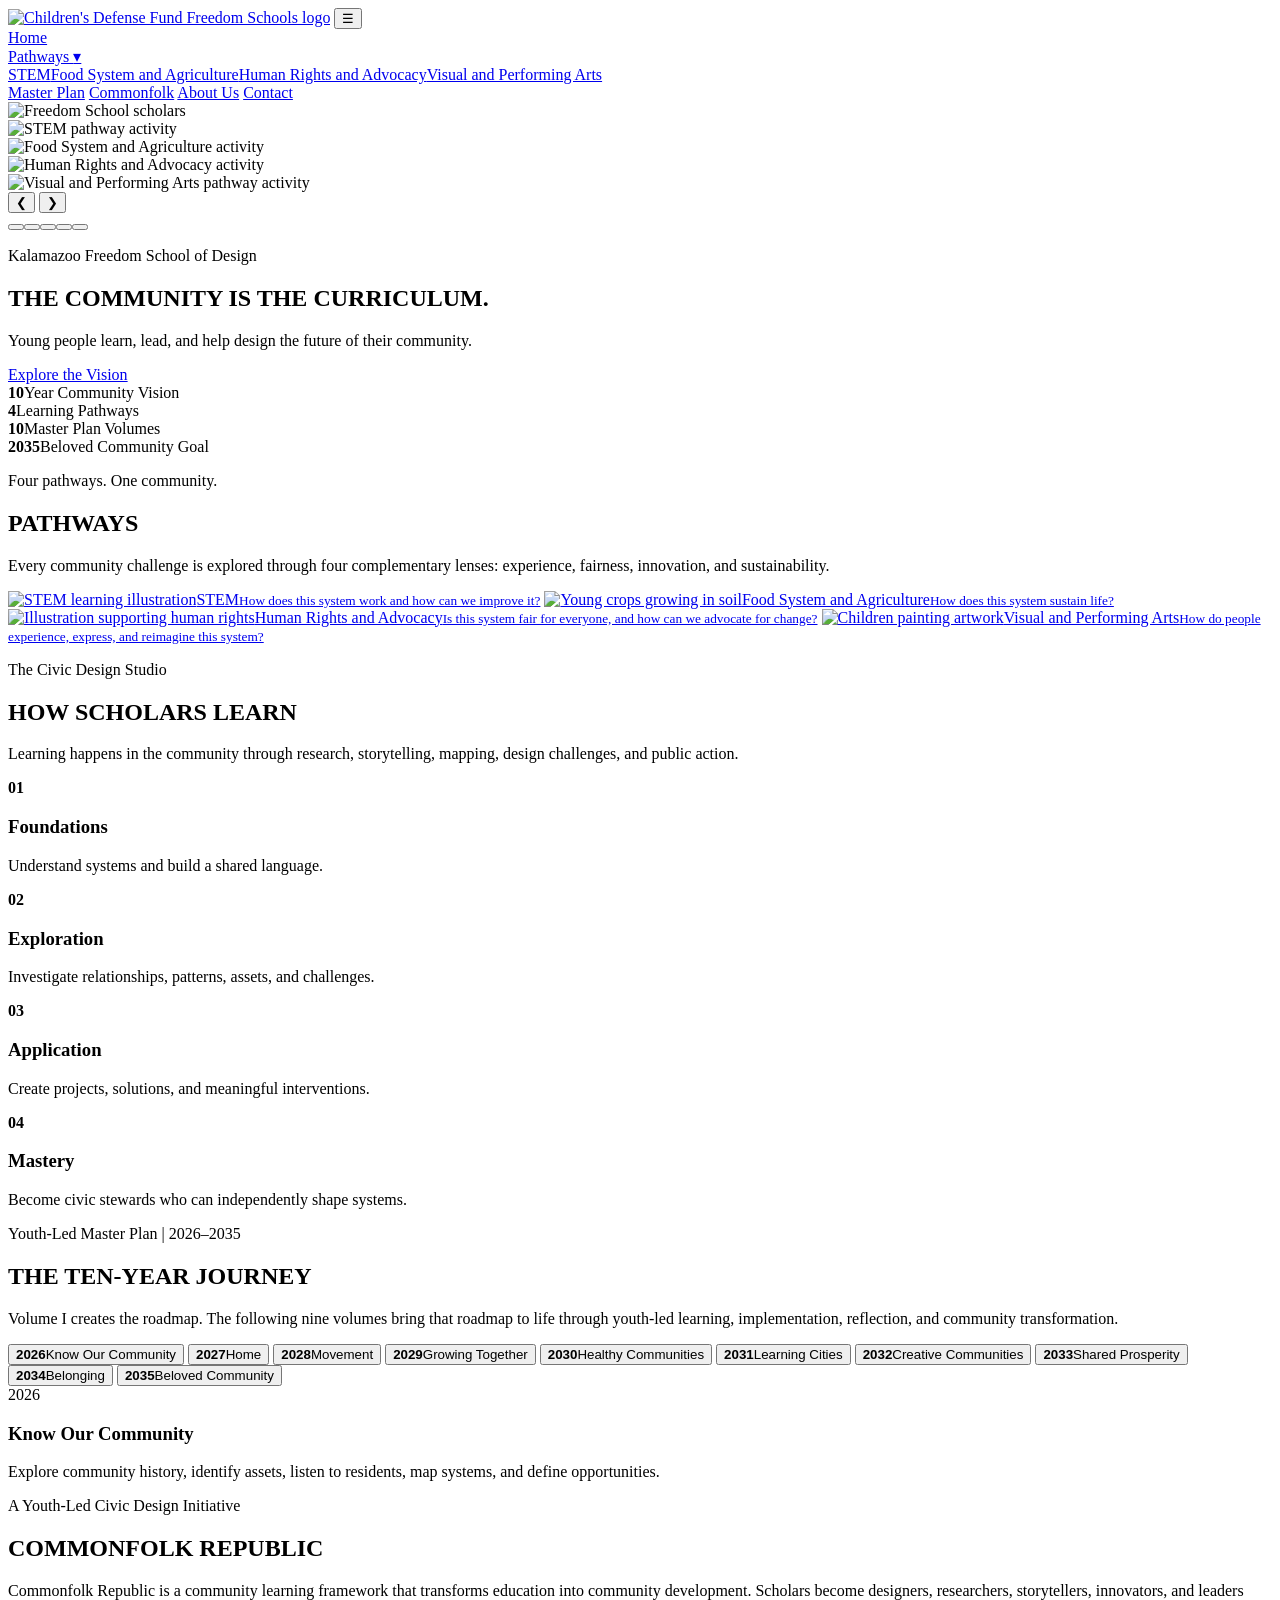
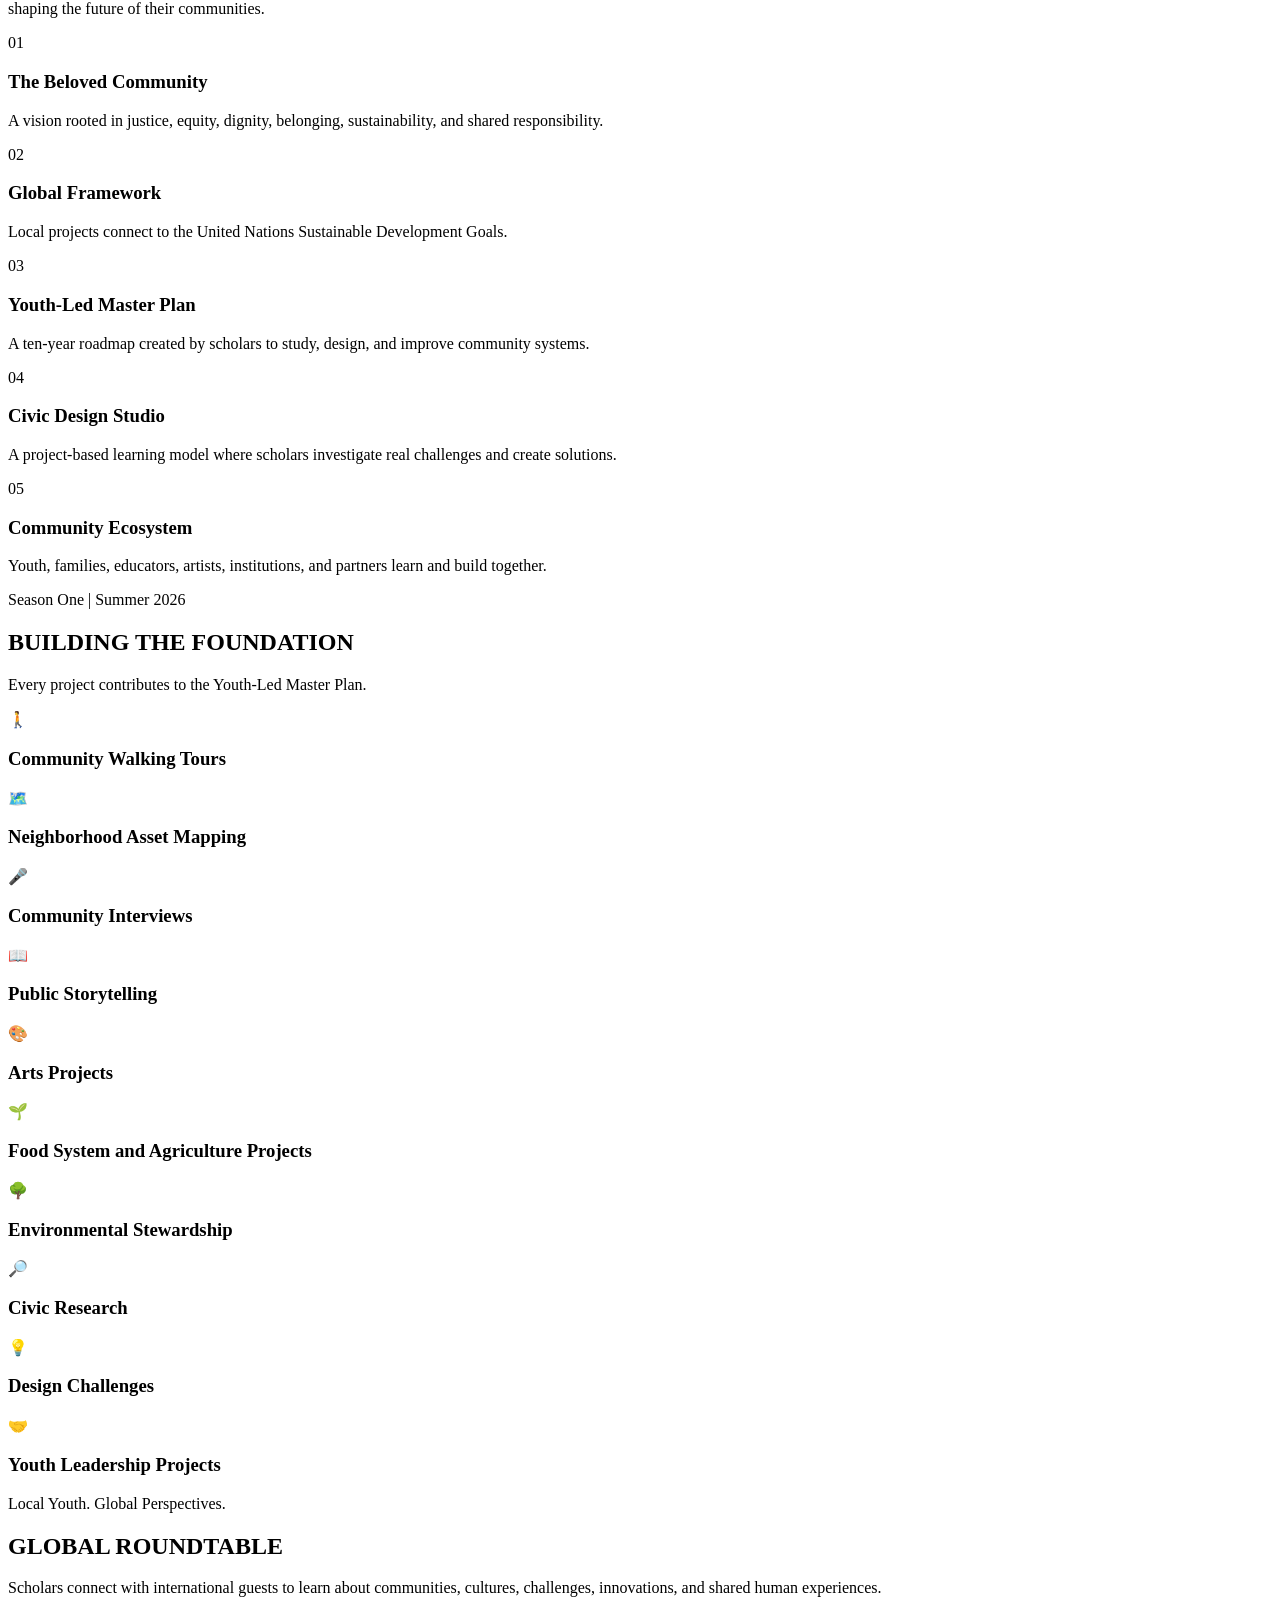
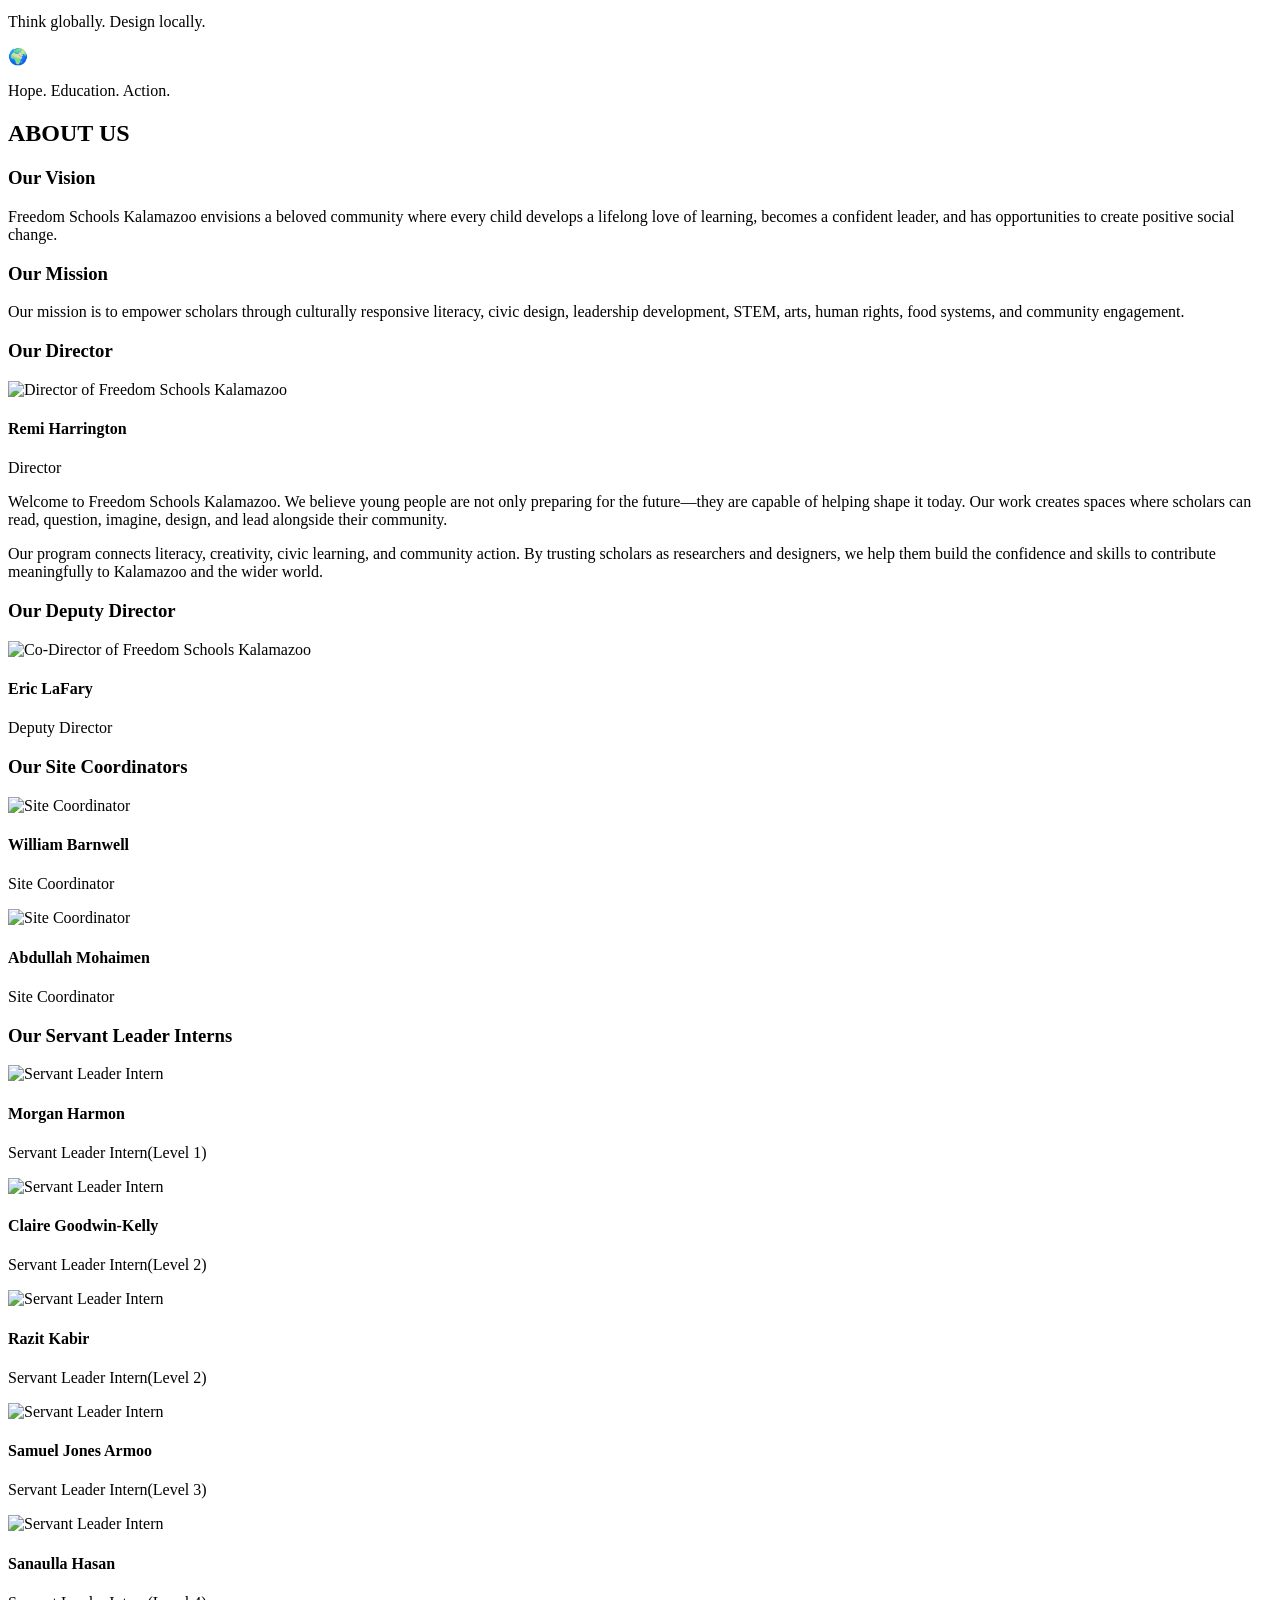
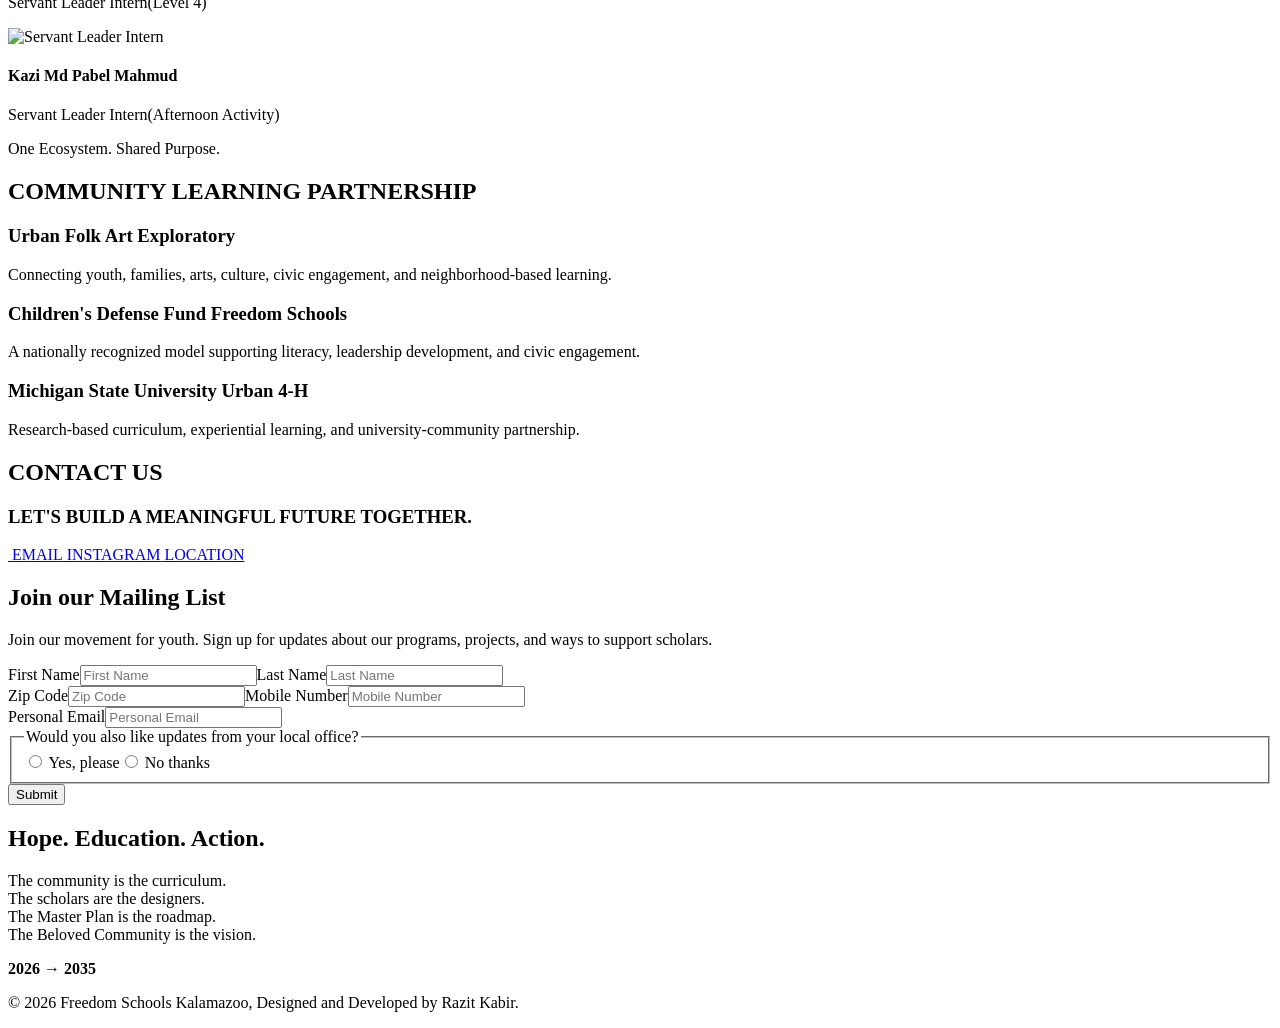
==== index.html @ 7d605ae9 "Add files via upload" ====
<!DOCTYPE html>

<html lang="en">
<head>
<meta charset="utf-8"/>
<meta content="width=device-width, initial-scale=1.0" name="viewport"/>
<meta content="Freedom Schools Kalamazoo and Commonfolk Republic youth-led civic design initiative." name="description"/>
<title>Freedom Schools Kalamazoo</title>
<link href="css/style.css" rel="stylesheet"/>
</head>
<body data-page="home">
<header class="site-header">
<a aria-label="Freedom Schools home" class="brand" href="#home"><img alt="Children's Defense Fund Freedom Schools logo" src="assets/images/logo.png"/></a>
<button aria-expanded="false" aria-label="Open menu" class="menu-toggle">☰</button>
<nav aria-label="Main navigation" class="nav">
<a class="nav-link active" data-section="home" href="#home">Home</a>
<div class="nav-item dropdown">
<a class="nav-link" data-section="pathways" href="#pathways">Pathways <span>▾</span></a>
<div class="dropdown-menu">
<a href="stem.html">STEM</a><a href="food-systems.html">Food System and Agriculture</a><a href="human-rights.html">Human Rights and Advocacy</a><a href="arts.html">Visual and Performing Arts</a>
</div>
</div>
<a class="nav-link" data-section="master-plan" href="#master-plan">Master Plan</a>
<a class="nav-link" data-section="commonfolk" href="#commonfolk">Commonfolk</a>
<a class="nav-link" data-section="about" href="#about">About Us</a>
<a class="nav-link" data-section="contact" href="#contact">Contact</a>
</nav>
</header>
<main>
<section aria-label="Freedom School highlights" class="hero home-slider section-observe" id="home">
<div class="slides">
<div class="slide active"><img alt="Freedom School scholars" src="assets/images/home-slide-1.jpeg"/></div>
<div class="slide"><img alt="STEM pathway activity" src="assets/images/home-slide-2.jpeg"/></div>
<div class="slide"><img alt="Food System and Agriculture activity" src="assets/images/home-slide-3.jpeg"/></div>
<div class="slide"><img alt="Human Rights and Advocacy activity" src="assets/images/home-slide-4.jpeg"/></div>
<div class="slide"><img alt="Visual and Performing Arts pathway activity" src="assets/images/home-slide-5.jpeg"/></div>
</div>
<button aria-label="Show previous image" class="slider-arrow slider-prev" type="button">❮</button>
<button aria-label="Show next image" class="slider-arrow slider-next" type="button">❯</button>
<div aria-label="Choose slideshow image" class="slider-dots">
<button aria-label="Show image 1" class="slider-dot active" type="button"></button><button aria-label="Show image 2" class="slider-dot" type="button"></button><button aria-label="Show image 3" class="slider-dot" type="button"></button><button aria-label="Show image 4" class="slider-dot" type="button"></button><button aria-label="Show image 5" class="slider-dot" type="button"></button>
</div>
<div class="hero-copy"><p class="eyebrow">Kalamazoo Freedom School of Design</p><h1>THE COMMUNITY IS THE CURRICULUM.</h1><p>Young people learn, lead, and help design the future of their community.</p><a class="hero-cta" href="#commonfolk">Explore the Vision</a></div>
</section>
<section aria-label="Program highlights" class="stats">
<div><strong>10</strong><span>Year Community Vision</span></div><div><strong>4</strong><span>Learning Pathways</span></div><div><strong>10</strong><span>Master Plan Volumes</span></div><div><strong>2035</strong><span>Beloved Community Goal</span></div>
</section>
<section class="content-section section-observe" id="pathways">
<div class="section-intro"><p class="eyebrow">Four pathways. One community.</p><h2>PATHWAYS</h2><p>Every community challenge is explored through four complementary lenses: experience, fairness, innovation, and sustainability.</p></div>
<div class="pathway-grid">
<a class="pathway-card" href="stem.html"><img alt="STEM learning illustration" src="assets/images/stem-pathway.jpeg"/><span>STEM<small>How does this system work and how can we improve it?</small></span></a>
<a class="pathway-card" href="food-systems.html"><img alt="Young crops growing in soil" src="assets/images/agriculture-pathway.jpg"/><span>Food System and Agriculture<small>How does this system sustain life?</small></span></a>
<a class="pathway-card" href="human-rights.html"><img alt="Illustration supporting human rights" src="assets/images/human-rights-pathway.jpg"/><span>Human Rights and Advocacy<small>Is this system fair for everyone, and how can we advocate for change?</small></span></a>
<a class="pathway-card" href="arts.html"><img alt="Children painting artwork" src="assets/images/arts-pathway.png"/><span>Visual and Performing Arts<small>How do people experience, express, and reimagine this system?</small></span></a>
</div>
</section>
<section class="band-section learning-section" id="learning">
<div class="content-section">
<div class="section-intro light"><p class="eyebrow">The Civic Design Studio</p><h2>HOW SCHOLARS LEARN</h2><p>Learning happens in the community through research, storytelling, mapping, design challenges, and public action.</p></div>
<div class="learning-steps">
<article><b>01</b><h3>Foundations</h3><p>Understand systems and build a shared language.</p></article>
<article><b>02</b><h3>Exploration</h3><p>Investigate relationships, patterns, assets, and challenges.</p></article>
<article><b>03</b><h3>Application</h3><p>Create projects, solutions, and meaningful interventions.</p></article>
<article><b>04</b><h3>Mastery</h3><p>Become civic stewards who can independently shape systems.</p></article>
</div>
</div>
</section>
<section class="content-section section-observe" id="master-plan">
<div class="section-intro"><p class="eyebrow">Youth-Led Master Plan | 2026–2035</p><h2>THE TEN-YEAR JOURNEY</h2><p>Volume I creates the roadmap. The following nine volumes bring that roadmap to life through youth-led learning, implementation, reflection, and community transformation.</p></div>
<div class="timeline" role="list">
<button class="timeline-item active" data-copy="Explore community history, identify assets, listen to residents, map systems, and define opportunities." data-title="Know Our Community" data-year="2026"><strong>2026</strong><span>Know Our Community</span></button>
<button class="timeline-item" data-copy="Explore housing, land, neighborhood identity, public spaces, and place." data-title="Home" data-year="2027"><strong>2027</strong><span>Home</span></button>
<button class="timeline-item" data-copy="Study transportation, mobility, accessibility, infrastructure, and connection." data-title="Movement" data-year="2028"><strong>2028</strong><span>Movement</span></button>
<button class="timeline-item" data-copy="Investigate food, water, agriculture, ecology, and sustainability." data-title="Growing Together" data-year="2029"><strong>2029</strong><span>Growing Together</span></button>
<button class="timeline-item" data-copy="Explore health, wellness, prevention, safety, and community care." data-title="Healthy Communities" data-year="2030"><strong>2030</strong><span>Healthy Communities</span></button>
<button class="timeline-item" data-copy="Study education, lifelong learning, technology, innovation, and knowledge systems." data-title="Learning Cities" data-year="2031"><strong>2031</strong><span>Learning Cities</span></button>
<button class="timeline-item" data-copy="Celebrate culture, arts, storytelling, heritage, identity, and public imagination." data-title="Creative Communities" data-year="2032"><strong>2032</strong><span>Creative Communities</span></button>
<button class="timeline-item" data-copy="Explore entrepreneurship, workforce, local economies, opportunity, and economic mobility." data-title="Shared Prosperity" data-year="2033"><strong>2033</strong><span>Shared Prosperity</span></button>
<button class="timeline-item" data-copy="Study governance, justice, civic participation, leadership, and community decision-making." data-title="Belonging" data-year="2034"><strong>2034</strong><span>Belonging</span></button>
<button class="timeline-item" data-copy="Reflect, evaluate, celebrate, and continue a decade of youth-led civic design." data-title="The Beloved Community" data-year="2035"><strong>2035</strong><span>Beloved Community</span></button>
</div>
<div aria-live="polite" class="timeline-detail"><span id="timeline-year">2026</span><div><h3 id="timeline-title">Know Our Community</h3><p id="timeline-copy">Explore community history, identify assets, listen to residents, map systems, and define opportunities.</p></div></div>
</section>
<section class="commonfolk-section section-observe" id="commonfolk">
<div class="content-section">
<div class="commonfolk-hero"><p class="eyebrow">A Youth-Led Civic Design Initiative</p><h2>COMMONFOLK REPUBLIC</h2><p>Commonfolk Republic is a community learning framework that transforms education into community development. Scholars become designers, researchers, storytellers, innovators, and leaders shaping the future of their communities.</p></div>
<div class="framework-grid">
<article><span>01</span><h3>The Beloved Community</h3><p>A vision rooted in justice, equity, dignity, belonging, sustainability, and shared responsibility.</p></article>
<article><span>02</span><h3>Global Framework</h3><p>Local projects connect to the United Nations Sustainable Development Goals.</p></article>
<article><span>03</span><h3>Youth-Led Master Plan</h3><p>A ten-year roadmap created by scholars to study, design, and improve community systems.</p></article>
<article><span>04</span><h3>Civic Design Studio</h3><p>A project-based learning model where scholars investigate real challenges and create solutions.</p></article>
<article><span>05</span><h3>Community Ecosystem</h3><p>Youth, families, educators, artists, institutions, and partners learn and build together.</p></article>
</div>
</div>
</section>
<section class="content-section projects-section" id="projects">
<div class="section-intro"><p class="eyebrow">Season One | Summer 2026</p><h2>BUILDING THE FOUNDATION</h2><p>Every project contributes to the Youth-Led Master Plan.</p></div>
<div class="project-grid">
<article><span>🚶</span><h3>Community Walking Tours</h3></article><article><span>🗺️</span><h3>Neighborhood Asset Mapping</h3></article><article><span>🎤</span><h3>Community Interviews</h3></article><article><span>📖</span><h3>Public Storytelling</h3></article><article><span>🎨</span><h3>Arts Projects</h3></article><article><span>🌱</span><h3>Food System and Agriculture Projects</h3></article><article><span>🌳</span><h3>Environmental Stewardship</h3></article><article><span>🔎</span><h3>Civic Research</h3></article><article><span>💡</span><h3>Design Challenges</h3></article><article><span>🤝</span><h3>Youth Leadership Projects</h3></article>
</div>
</section>
<section class="band-section global-section" id="global">
<div class="content-section global-layout"><div><p class="eyebrow">Local Youth. Global Perspectives.</p><h2>GLOBAL ROUNDTABLE</h2><p>Scholars connect with international guests to learn about communities, cultures, challenges, innovations, and shared human experiences.</p><p class="global-tagline">Think globally. Design locally.</p></div><div aria-hidden="true" class="globe-mark">🌍</div></div>
</section>
<section class="content-section about section-observe" id="about">
<div class="section-intro"><p class="eyebrow">Hope. Education. Action.</p><h2>ABOUT US</h2></div>
<section class="vision-mission"><div class="vm-card"><h3>Our Vision</h3><p>Freedom Schools Kalamazoo envisions a beloved community where every child develops a lifelong love of learning, becomes a confident leader, and has opportunities to create positive social change.</p></div><div class="vm-card"><h3>Our Mission</h3><p>Our mission is to empower scholars through culturally responsive literacy, civic design, leadership development, STEM, arts, human rights, food systems, and community engagement.</p></div></section>
<article class="leader-profile director-profile"><div class="leader-photo-card"><h3>Our Director</h3><img alt="Director of Freedom Schools Kalamazoo" src="assets/images/director.webp"/><h4>Remi Harrington</h4><span>Director</span></div><div class="leader-message"><p>Welcome to Freedom Schools Kalamazoo. We believe young people are not only preparing for the future—they are capable of helping shape it today. Our work creates spaces where scholars can read, question, imagine, design, and lead alongside their community.</p></div></article>
<article class="leader-profile co-director-profile"><div class="leader-message"><p>Our program connects literacy, creativity, civic learning, and community action. By trusting scholars as researchers and designers, we help them build the confidence and skills to contribute meaningfully to Kalamazoo and the wider world.</p></div><div class="leader-photo-card"><h3>Our Deputy Director</h3><img alt="Co-Director of Freedom Schools Kalamazoo" src="assets/images/co-director.jpeg"/><h4>Eric LaFary</h4><span>Deputy Director</span></div></article>
<h3 class="center-title">Our Site Coordinators</h3><div class="team-grid coordinators-grid"><article class="team-card"><img alt="Site Coordinator" src="assets/images/site-coordinator-1.jpeg"/><h4>William Barnwell</h4><p>Site Coordinator</p></article><article class="team-card"><img alt="Site Coordinator" src="assets/images/site-coordinator-2.jpeg"/><h4>Abdullah Mohaimen</h4><p>Site Coordinator</p></article></div>
<h3 class="center-title">Our Servant Leader Interns</h3><div class="team-grid sli-grid"><article class="team-card"><img alt="Servant Leader Intern" src="assets/images/sli-1.jpeg"/><h4>Morgan Harmon</h4><p>Servant Leader Intern(Level 1)</p></article><article class="team-card"><img alt="Servant Leader Intern" src="assets/images/sli-2.jpeg"/><h4>Claire Goodwin-Kelly</h4><p>Servant Leader Intern(Level 2)</p></article><article class="team-card"><img alt="Servant Leader Intern" src="assets/images/sli-3.jpeg"/><h4>Razit Kabir</h4><p>Servant Leader Intern(Level 2)</p></article><article class="team-card"><img alt="Servant Leader Intern" src="assets/images/sli-4.jpeg"/><h4>Samuel Jones Armoo</h4><p>Servant Leader Intern(Level 3)</p></article><article class="team-card"><img alt="Servant Leader Intern" src="assets/images/sli-5.jpeg"/><h4>Sanaulla Hasan</h4><p>Servant Leader Intern(Level 4)</p></article><article class="team-card"><img alt="Servant Leader Intern" src="assets/images/sli-6.jpeg"/><h4>Kazi Md Pabel Mahmud</h4><p>Servant Leader Intern(Afternoon Activity)</p></article></div>
</section>
<section class="partners-section" id="partners"><div class="content-section"><div class="section-intro light"><p class="eyebrow">One Ecosystem. Shared Purpose.</p><h2>COMMUNITY LEARNING PARTNERSHIP</h2></div><div class="partner-grid"><article><h3>Urban Folk Art Exploratory</h3><p>Connecting youth, families, arts, culture, civic engagement, and neighborhood-based learning.</p></article><article><h3>Children's Defense Fund Freedom Schools</h3><p>A nationally recognized model supporting literacy, leadership development, and civic engagement.</p></article><article><h3>Michigan State University Urban 4-H</h3><p>Research-based curriculum, experiential learning, and university-community partnership.</p></article></div></div></section>
<section class="content-section contact section-observe" id="contact"><h2>CONTACT US</h2><div class="contact-card"><h3>LET'S BUILD A MEANINGFUL FUTURE TOGETHER.</h3><div class="contact-buttons"><a class="contact-btn email" href="mailto:example@example.com"><img alt="" src="assets/images/communication.png"/> EMAIL</a><a class="contact-btn instagram" href="https://www.instagram.com/" rel="noopener" target="_blank"><img alt="" src="assets/images/instagram.png"/> INSTAGRAM</a><a class="contact-btn location" href="https://www.google.com/maps/search/Kalamazoo+Freedom+School" rel="noopener" target="_blank"><img alt="" src="assets/images/map.png"/> LOCATION</a></div></div></section>
<section class="content-section mailing-list" id="mailing-list"><div class="mailing-card"><h2>Join our Mailing List</h2><p>Join our movement for youth. Sign up for updates about our programs, projects, and ways to support scholars.</p><form action="#" class="mailing-form" id="mailing-form" method="post"><div class="form-row"><label class="sr-only" for="first-name">First Name</label><input id="first-name" name="first_name" placeholder="First Name" required="" type="text"/><label class="sr-only" for="last-name">Last Name</label><input id="last-name" name="last_name" placeholder="Last Name" required="" type="text"/></div><div class="form-row"><label class="sr-only" for="zip-code">Zip Code</label><input id="zip-code" name="zip_code" placeholder="Zip Code" required="" type="text"/><label class="sr-only" for="mobile-number">Mobile Number</label><input id="mobile-number" name="mobile_number" placeholder="Mobile Number" type="tel"/></div><label class="sr-only" for="personal-email">Personal Email</label><input id="personal-email" name="email" placeholder="Personal Email" required="" type="email"/><fieldset><legend>Would you also like updates from your local office?</legend><label><input name="local_updates" required="" type="radio" value="Yes"/> Yes, please</label><label><input name="local_updates" type="radio" value="No"/> No thanks</label></fieldset><button type="submit">Submit</button><p aria-live="polite" class="form-status" id="form-status"></p></form></div></section>
</main>
<footer class="site-footer"><div><h2>Hope. Education. Action.</h2><p>The community is the curriculum.<br/>The scholars are the designers.<br/>The Master Plan is the roadmap.<br/>The Beloved Community is the vision.</p><strong>2026 → 2035</strong></div><p class="copyright">© 2026 Freedom Schools Kalamazoo, Designed and Developed by Razit Kabir.</p></footer>
<script src="js/main.js"></script>
</body>
</html>
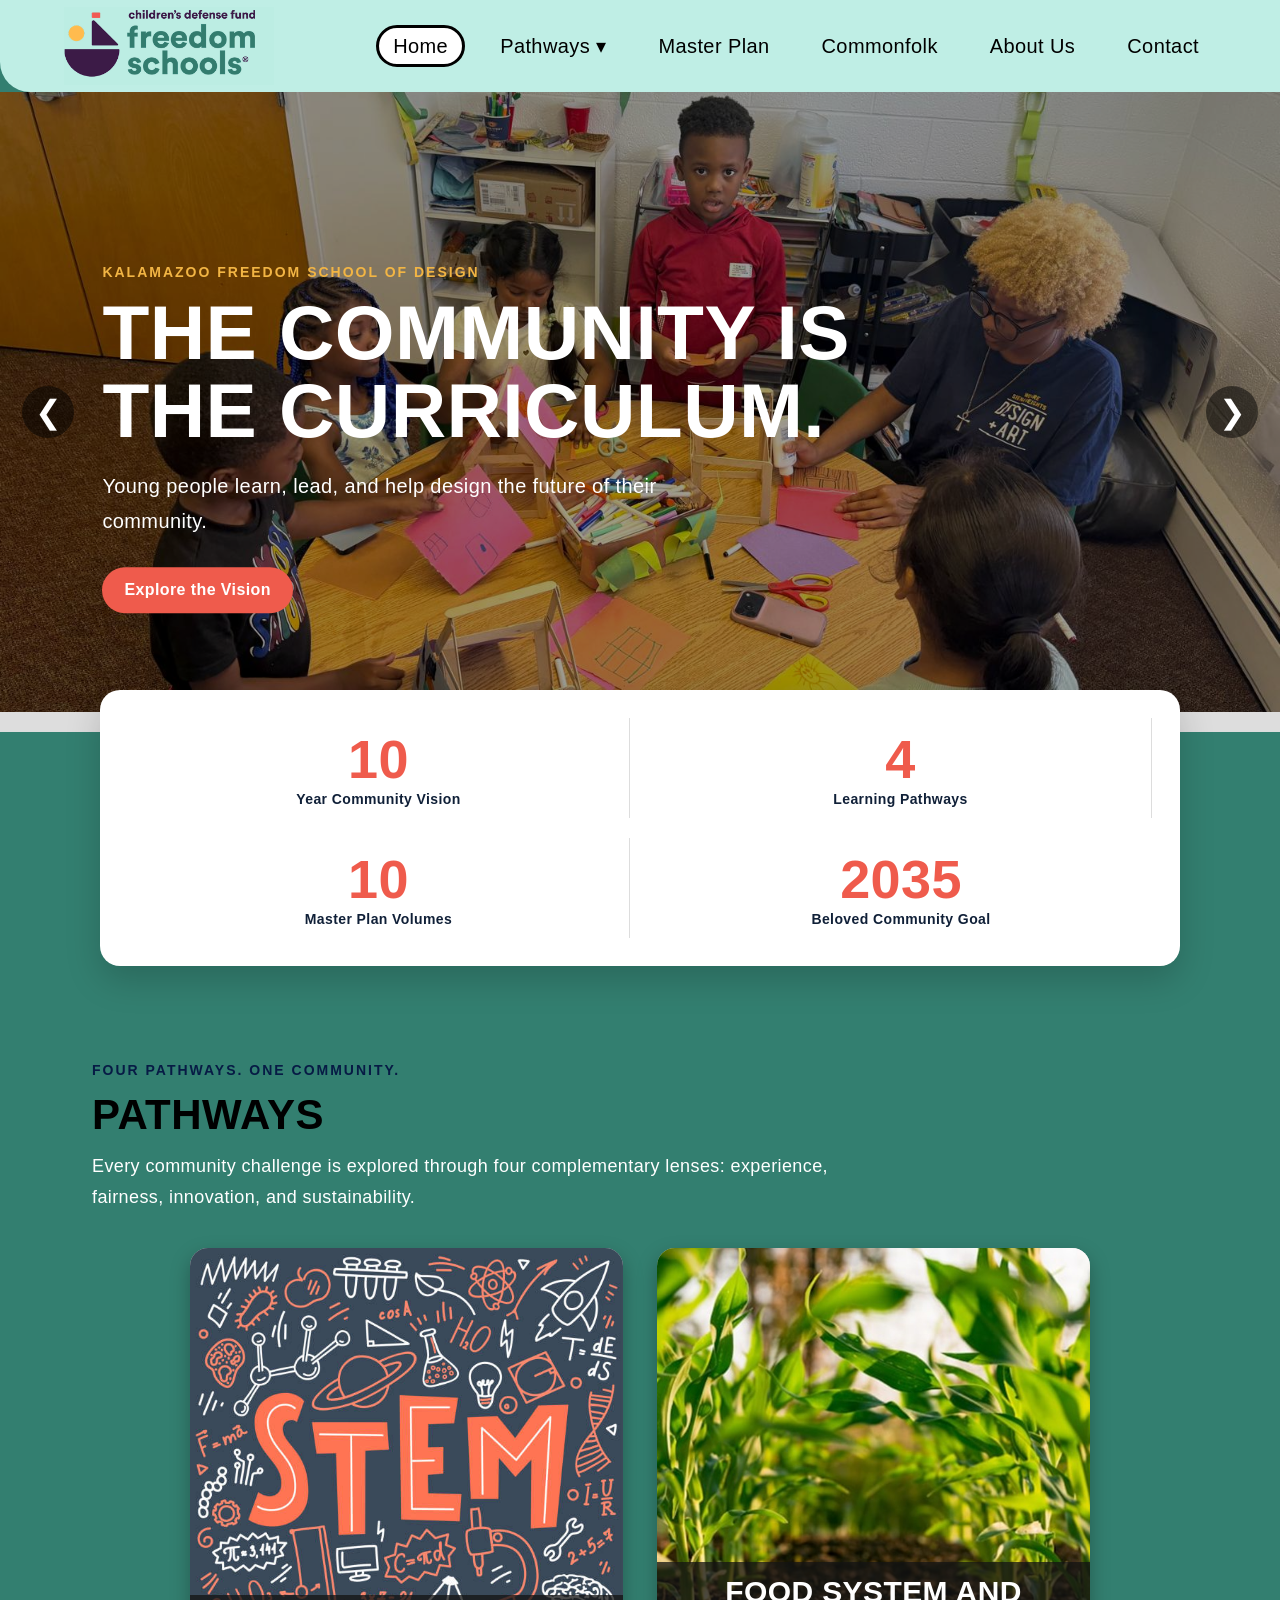
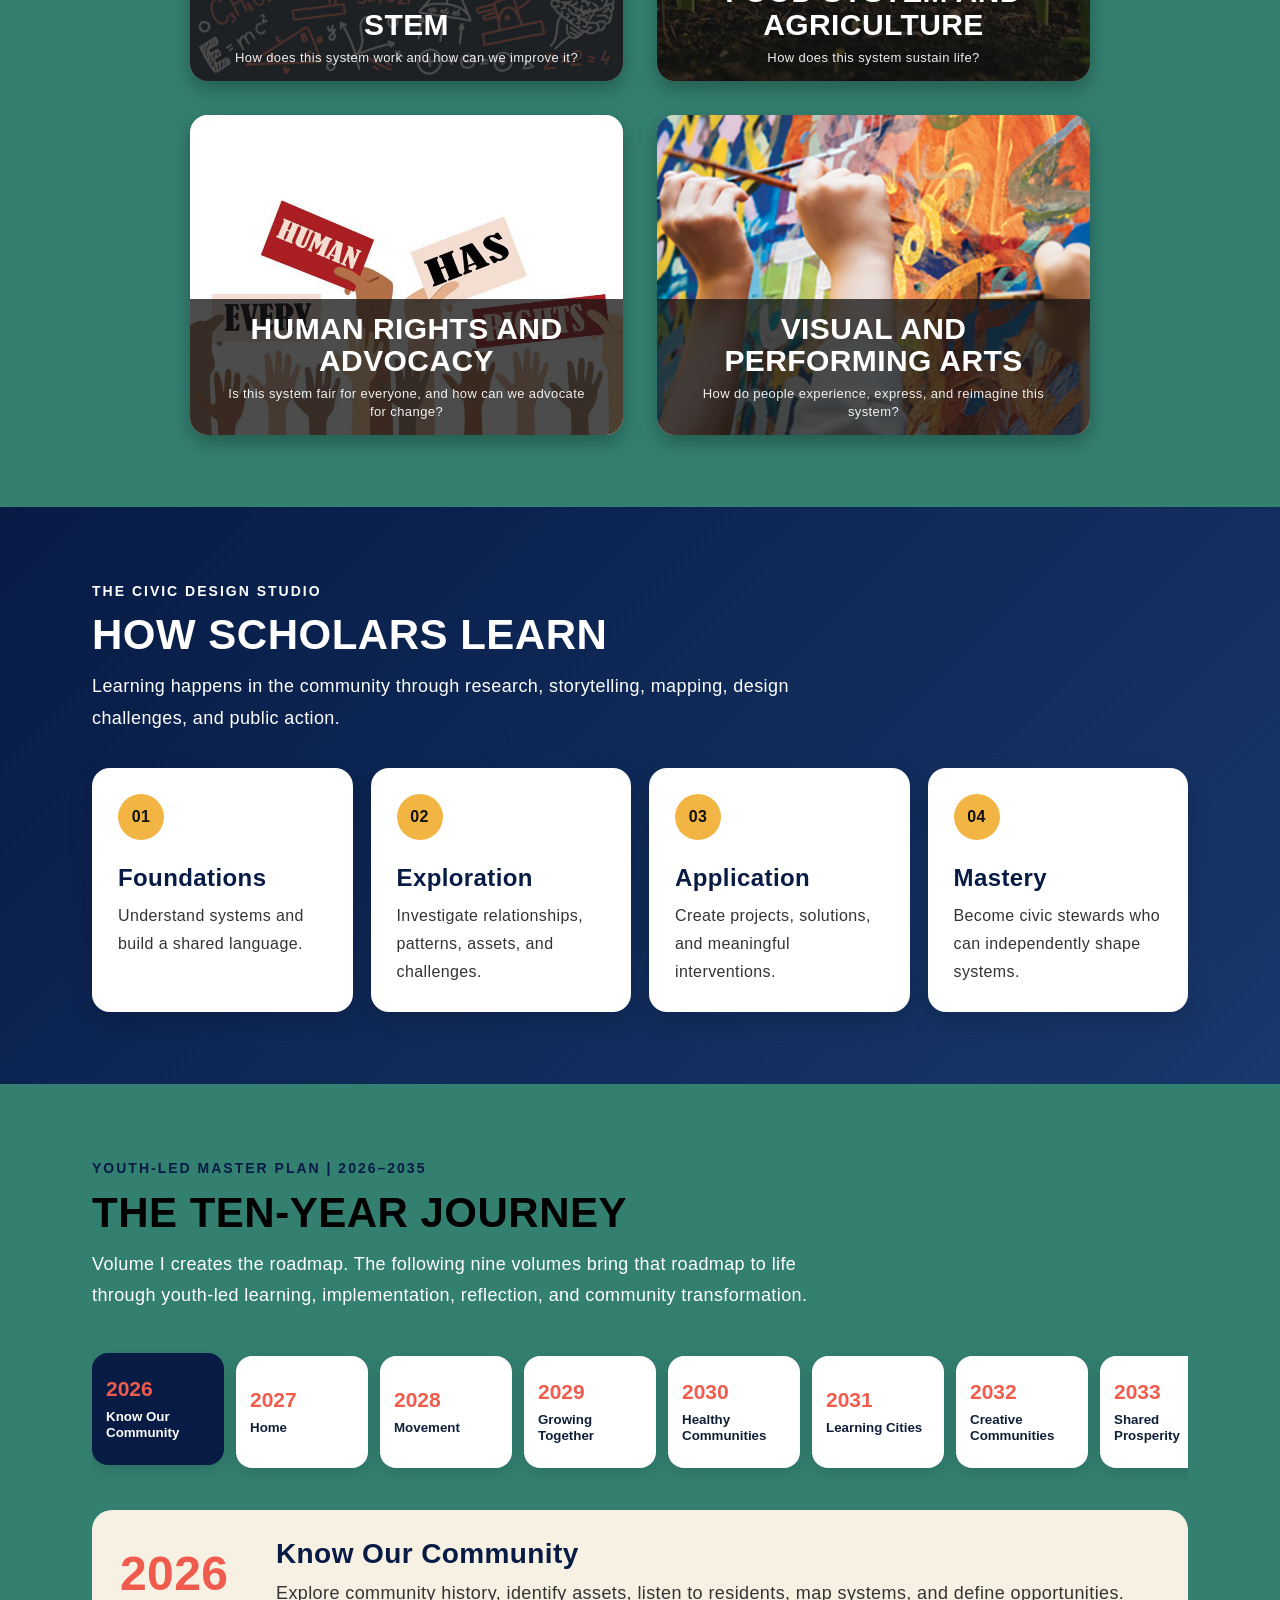
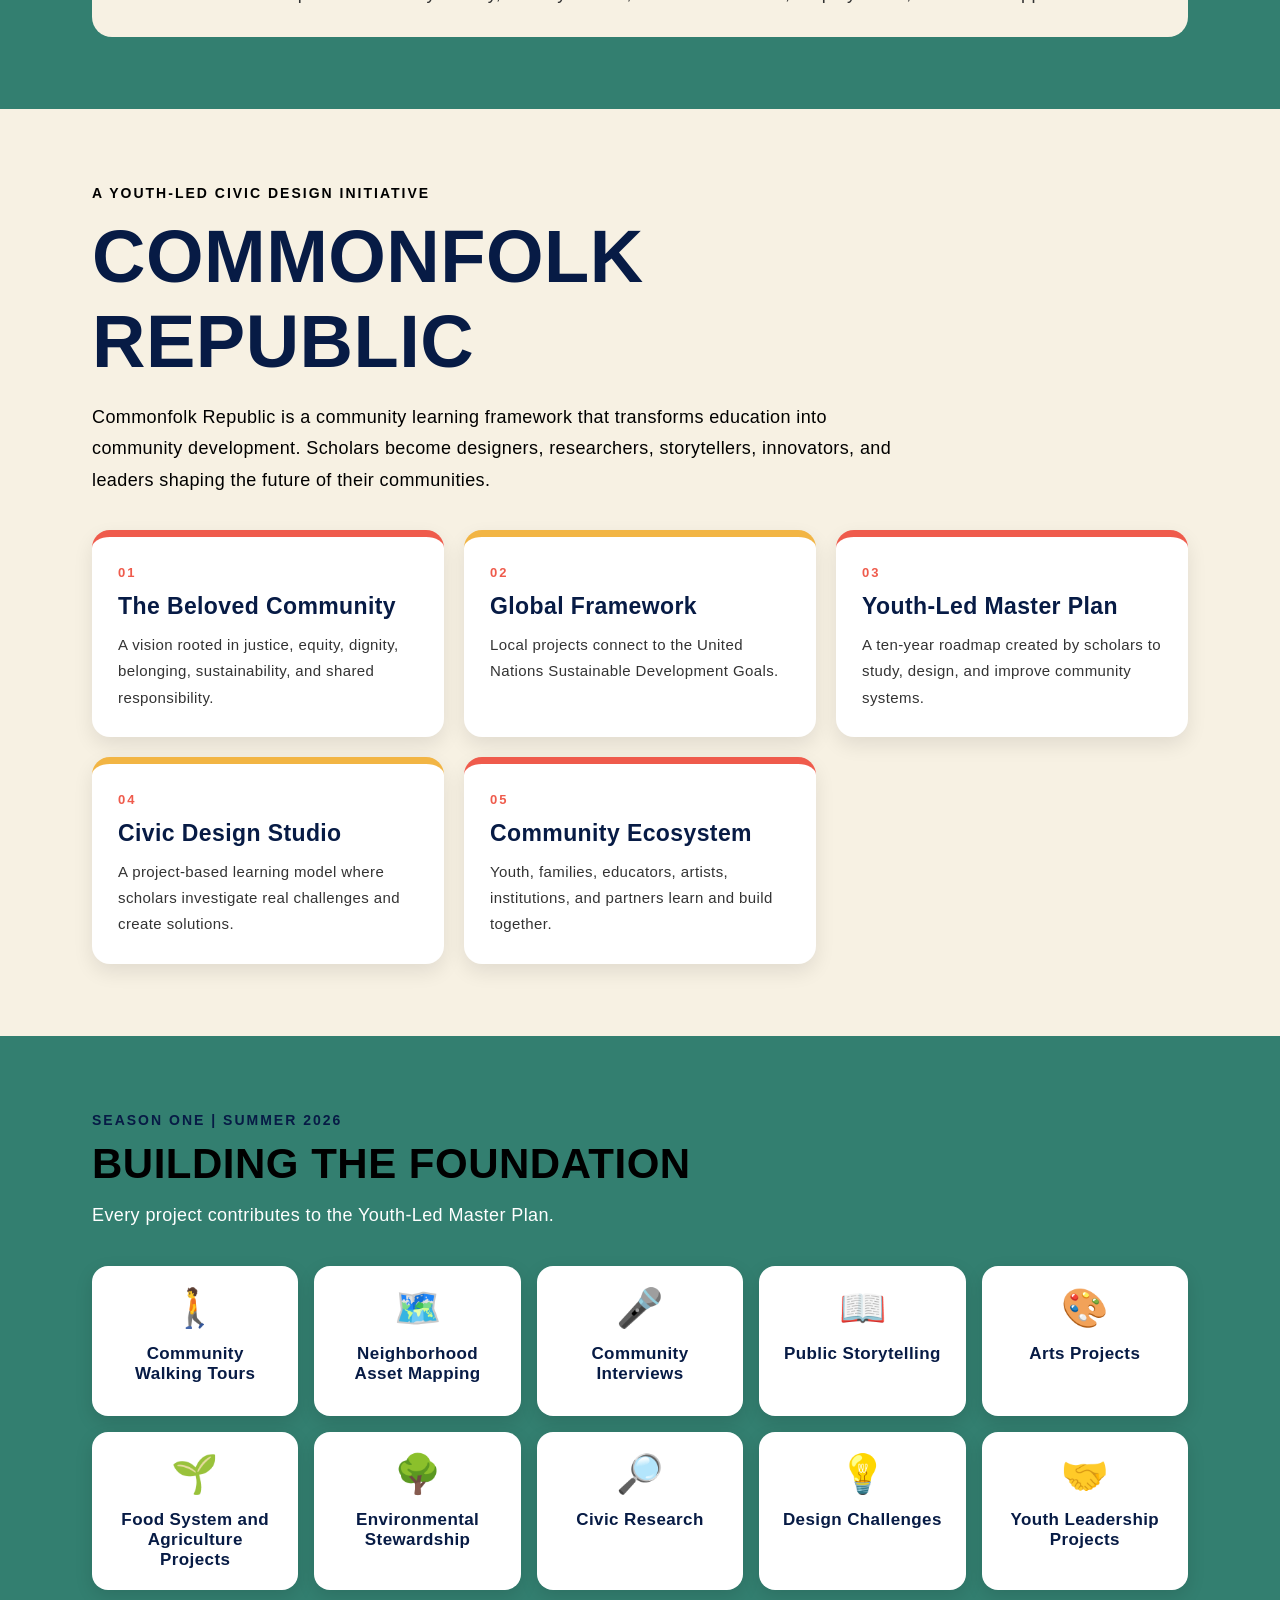
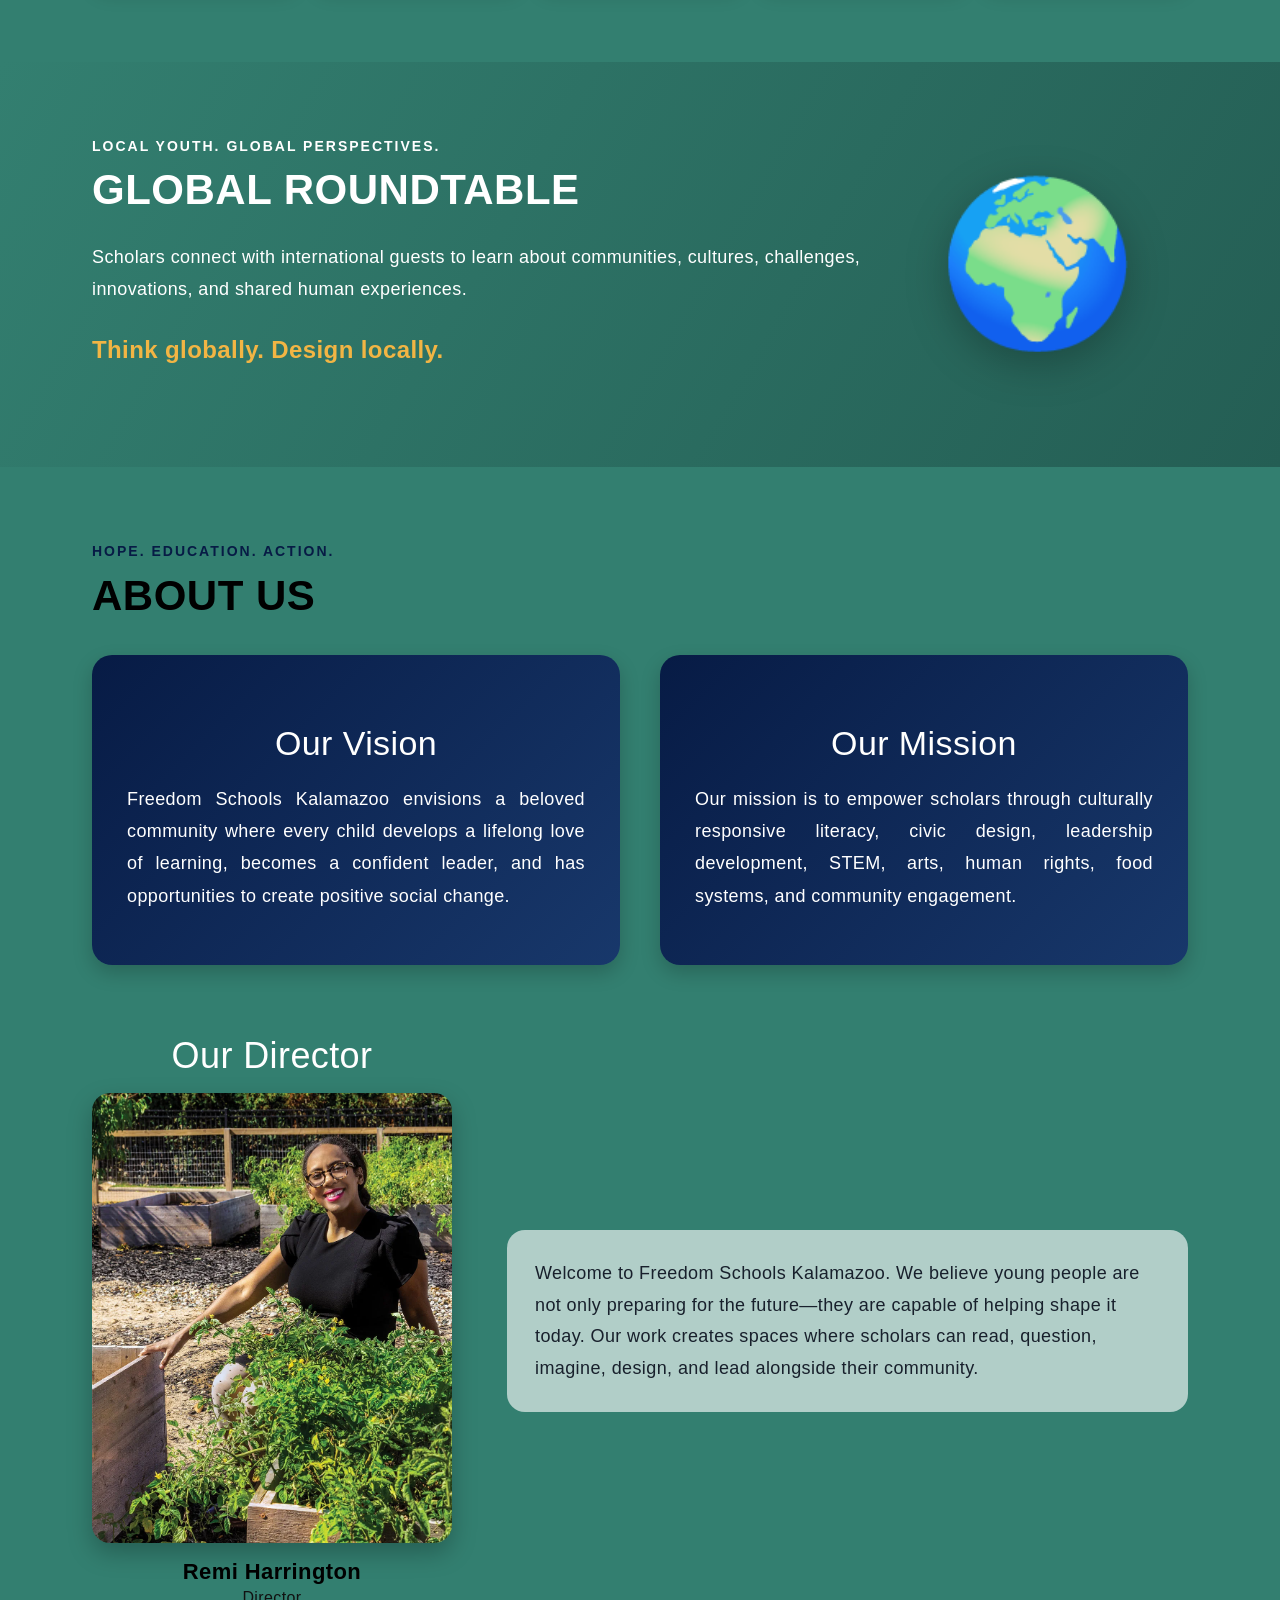
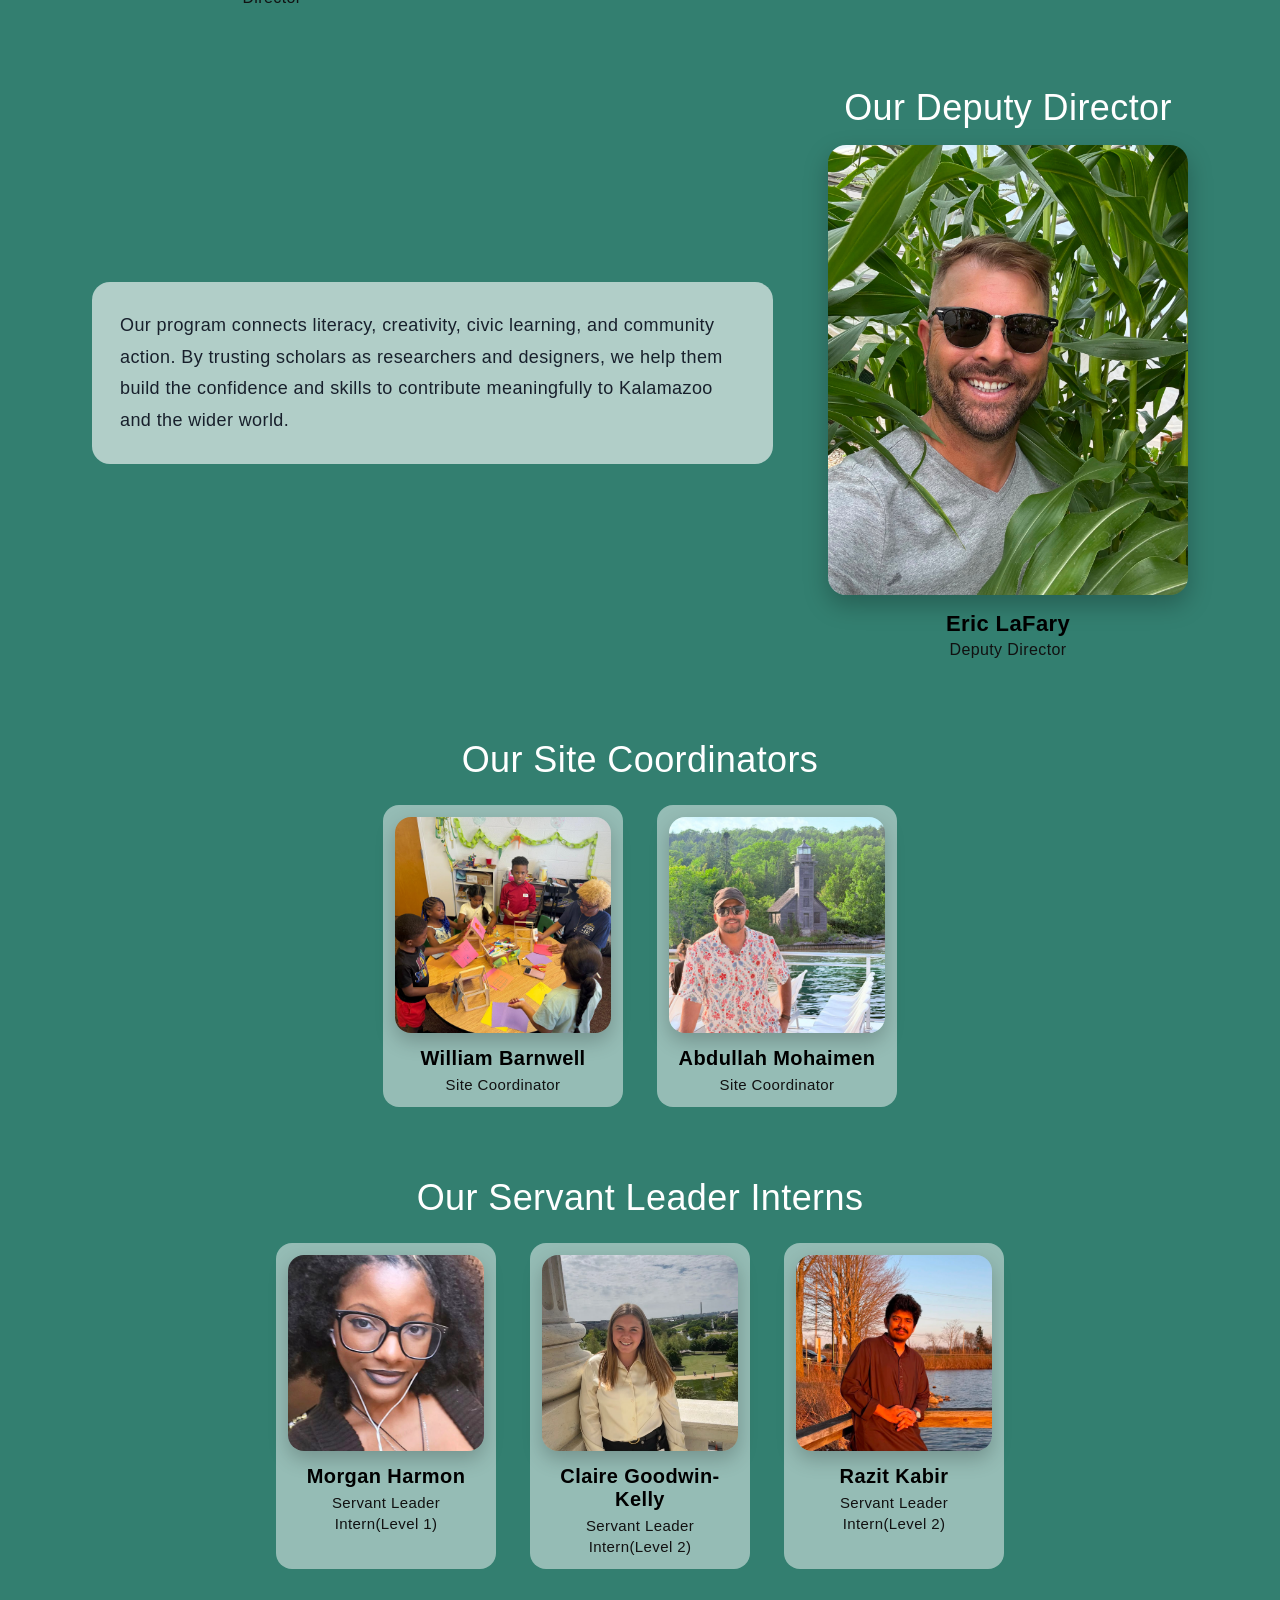
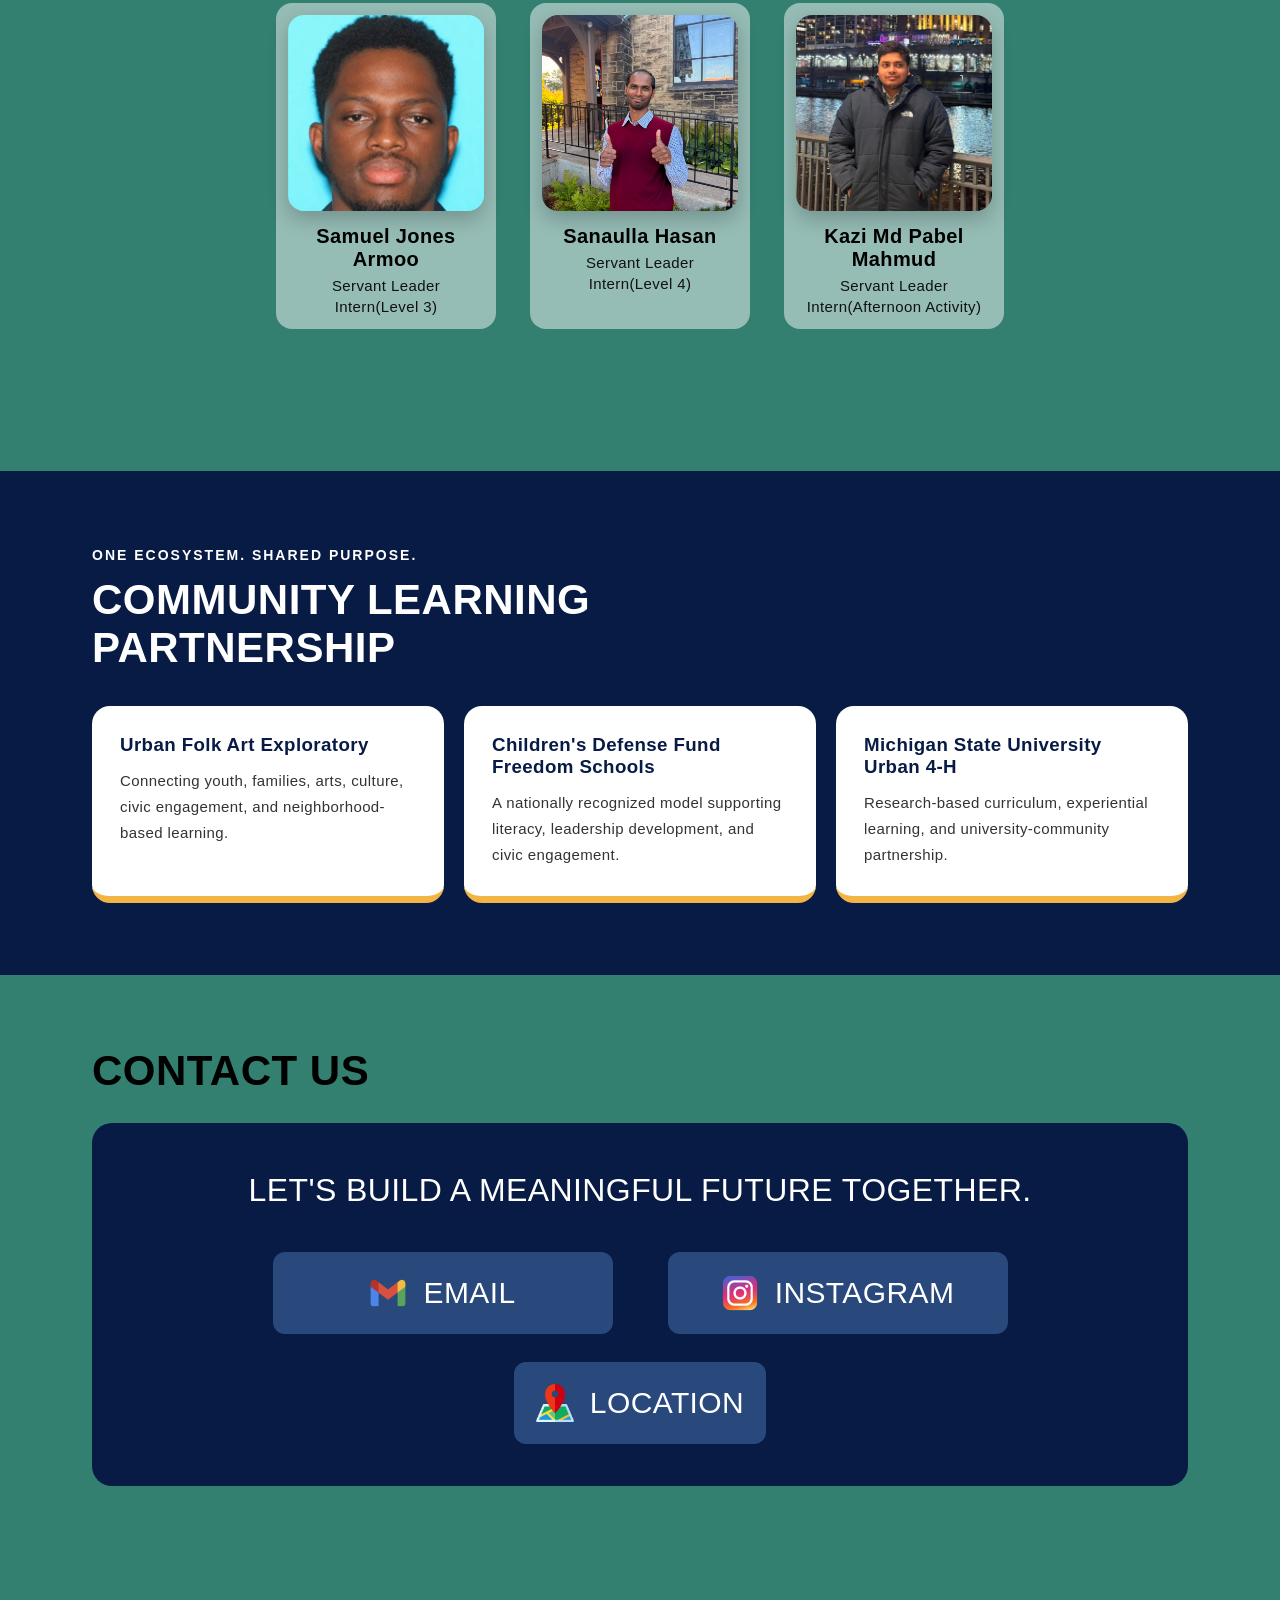
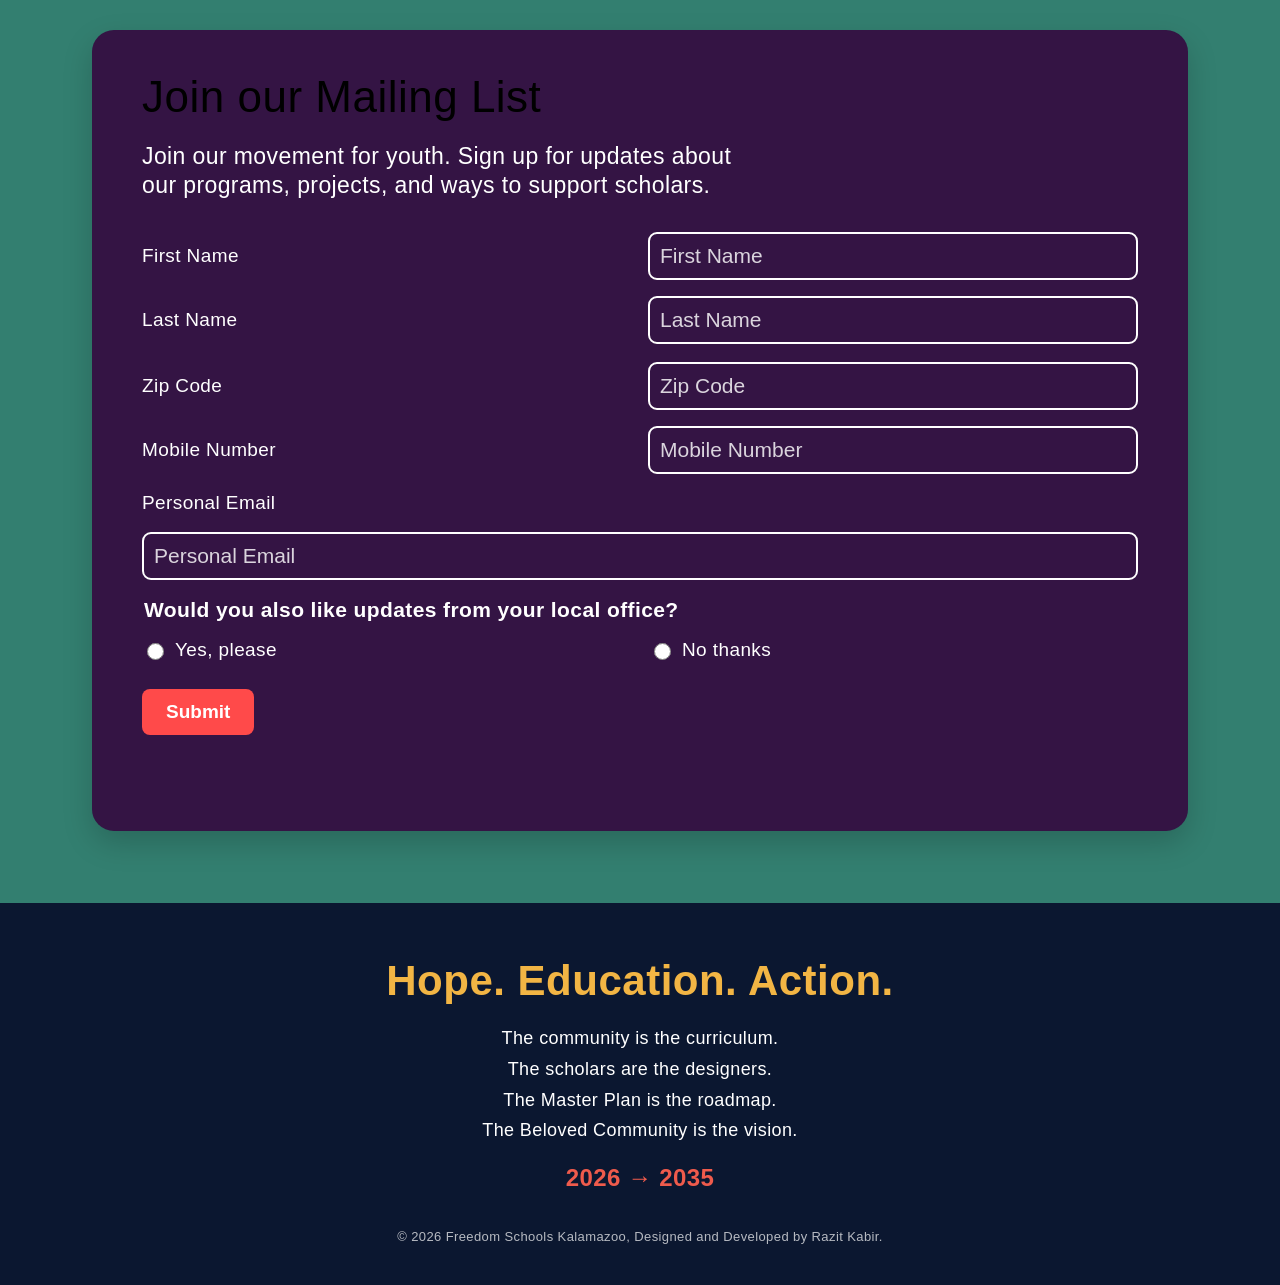
==== commit 544c2d7e: "Add files via upload" ====
--- a/index.html
+++ b/index.html
@@ -6,11 +6,11 @@
 <meta content="width=device-width, initial-scale=1.0" name="viewport"/>
 <meta content="Freedom Schools Kalamazoo and Commonfolk Republic youth-led civic design initiative." name="description"/>
 <title>Freedom Schools Kalamazoo</title>
-<link href="css/style.css" rel="stylesheet"/>
+<link href="style.css" rel="stylesheet"/>
 </head>
 <body data-page="home">
 <header class="site-header">
-<a aria-label="Freedom Schools home" class="brand" href="#home"><img alt="Children's Defense Fund Freedom Schools logo" src="assets/images/logo.png"/></a>
+<a aria-label="Freedom Schools home" class="brand" href="#home"><img alt="Children's Defense Fund Freedom Schools logo" src="logo.png"/></a>
 <button aria-expanded="false" aria-label="Open menu" class="menu-toggle">☰</button>
 <nav aria-label="Main navigation" class="nav">
 <a class="nav-link active" data-section="home" href="#home">Home</a>
@@ -29,11 +29,11 @@
 <main>
 <section aria-label="Freedom School highlights" class="hero home-slider section-observe" id="home">
 <div class="slides">
-<div class="slide active"><img alt="Freedom School scholars" src="assets/images/home-slide-1.jpeg"/></div>
-<div class="slide"><img alt="STEM pathway activity" src="assets/images/home-slide-2.jpeg"/></div>
-<div class="slide"><img alt="Food System and Agriculture activity" src="assets/images/home-slide-3.jpeg"/></div>
-<div class="slide"><img alt="Human Rights and Advocacy activity" src="assets/images/home-slide-4.jpeg"/></div>
-<div class="slide"><img alt="Visual and Performing Arts pathway activity" src="assets/images/home-slide-5.jpeg"/></div>
+<div class="slide active"><img alt="Freedom School scholars" src="home-slide-1.jpeg"/></div>
+<div class="slide"><img alt="STEM pathway activity" src="home-slide-2.jpeg"/></div>
+<div class="slide"><img alt="Food System and Agriculture activity" src="home-slide-3.jpeg"/></div>
+<div class="slide"><img alt="Human Rights and Advocacy activity" src="home-slide-4.jpeg"/></div>
+<div class="slide"><img alt="Visual and Performing Arts pathway activity" src="home-slide-5.jpeg"/></div>
 </div>
 <button aria-label="Show previous image" class="slider-arrow slider-prev" type="button">❮</button>
 <button aria-label="Show next image" class="slider-arrow slider-next" type="button">❯</button>
@@ -48,10 +48,10 @@
 <section class="content-section section-observe" id="pathways">
 <div class="section-intro"><p class="eyebrow">Four pathways. One community.</p><h2>PATHWAYS</h2><p>Every community challenge is explored through four complementary lenses: experience, fairness, innovation, and sustainability.</p></div>
 <div class="pathway-grid">
-<a class="pathway-card" href="stem.html"><img alt="STEM learning illustration" src="assets/images/stem-pathway.jpeg"/><span>STEM<small>How does this system work and how can we improve it?</small></span></a>
-<a class="pathway-card" href="food-systems.html"><img alt="Young crops growing in soil" src="assets/images/agriculture-pathway.jpg"/><span>Food System and Agriculture<small>How does this system sustain life?</small></span></a>
-<a class="pathway-card" href="human-rights.html"><img alt="Illustration supporting human rights" src="assets/images/human-rights-pathway.jpg"/><span>Human Rights and Advocacy<small>Is this system fair for everyone, and how can we advocate for change?</small></span></a>
-<a class="pathway-card" href="arts.html"><img alt="Children painting artwork" src="assets/images/arts-pathway.png"/><span>Visual and Performing Arts<small>How do people experience, express, and reimagine this system?</small></span></a>
+<a class="pathway-card" href="stem.html"><img alt="STEM learning illustration" src="stem-pathway.jpeg"/><span>STEM<small>How does this system work and how can we improve it?</small></span></a>
+<a class="pathway-card" href="food-systems.html"><img alt="Young crops growing in soil" src="agriculture-pathway.jpg"/><span>Food System and Agriculture<small>How does this system sustain life?</small></span></a>
+<a class="pathway-card" href="human-rights.html"><img alt="Illustration supporting human rights" src="human-rights-pathway.jpg"/><span>Human Rights and Advocacy<small>Is this system fair for everyone, and how can we advocate for change?</small></span></a>
+<a class="pathway-card" href="arts.html"><img alt="Children painting artwork" src="arts-pathway.png"/><span>Visual and Performing Arts<small>How do people experience, express, and reimagine this system?</small></span></a>
 </div>
 </section>
 <section class="band-section learning-section" id="learning">
@@ -105,16 +105,16 @@
 <section class="content-section about section-observe" id="about">
 <div class="section-intro"><p class="eyebrow">Hope. Education. Action.</p><h2>ABOUT US</h2></div>
 <section class="vision-mission"><div class="vm-card"><h3>Our Vision</h3><p>Freedom Schools Kalamazoo envisions a beloved community where every child develops a lifelong love of learning, becomes a confident leader, and has opportunities to create positive social change.</p></div><div class="vm-card"><h3>Our Mission</h3><p>Our mission is to empower scholars through culturally responsive literacy, civic design, leadership development, STEM, arts, human rights, food systems, and community engagement.</p></div></section>
-<article class="leader-profile director-profile"><div class="leader-photo-card"><h3>Our Director</h3><img alt="Director of Freedom Schools Kalamazoo" src="assets/images/director.webp"/><h4>Remi Harrington</h4><span>Director</span></div><div class="leader-message"><p>Welcome to Freedom Schools Kalamazoo. We believe young people are not only preparing for the future—they are capable of helping shape it today. Our work creates spaces where scholars can read, question, imagine, design, and lead alongside their community.</p></div></article>
-<article class="leader-profile co-director-profile"><div class="leader-message"><p>Our program connects literacy, creativity, civic learning, and community action. By trusting scholars as researchers and designers, we help them build the confidence and skills to contribute meaningfully to Kalamazoo and the wider world.</p></div><div class="leader-photo-card"><h3>Our Deputy Director</h3><img alt="Co-Director of Freedom Schools Kalamazoo" src="assets/images/co-director.jpeg"/><h4>Eric LaFary</h4><span>Deputy Director</span></div></article>
-<h3 class="center-title">Our Site Coordinators</h3><div class="team-grid coordinators-grid"><article class="team-card"><img alt="Site Coordinator" src="assets/images/site-coordinator-1.jpeg"/><h4>William Barnwell</h4><p>Site Coordinator</p></article><article class="team-card"><img alt="Site Coordinator" src="assets/images/site-coordinator-2.jpeg"/><h4>Abdullah Mohaimen</h4><p>Site Coordinator</p></article></div>
-<h3 class="center-title">Our Servant Leader Interns</h3><div class="team-grid sli-grid"><article class="team-card"><img alt="Servant Leader Intern" src="assets/images/sli-1.jpeg"/><h4>Morgan Harmon</h4><p>Servant Leader Intern(Level 1)</p></article><article class="team-card"><img alt="Servant Leader Intern" src="assets/images/sli-2.jpeg"/><h4>Claire Goodwin-Kelly</h4><p>Servant Leader Intern(Level 2)</p></article><article class="team-card"><img alt="Servant Leader Intern" src="assets/images/sli-3.jpeg"/><h4>Razit Kabir</h4><p>Servant Leader Intern(Level 2)</p></article><article class="team-card"><img alt="Servant Leader Intern" src="assets/images/sli-4.jpeg"/><h4>Samuel Jones Armoo</h4><p>Servant Leader Intern(Level 3)</p></article><article class="team-card"><img alt="Servant Leader Intern" src="assets/images/sli-5.jpeg"/><h4>Sanaulla Hasan</h4><p>Servant Leader Intern(Level 4)</p></article><article class="team-card"><img alt="Servant Leader Intern" src="assets/images/sli-6.jpeg"/><h4>Kazi Md Pabel Mahmud</h4><p>Servant Leader Intern(Afternoon Activity)</p></article></div>
+<article class="leader-profile director-profile"><div class="leader-photo-card"><h3>Our Director</h3><img alt="Director of Freedom Schools Kalamazoo" src="director.webp"/><h4>Remi Harrington</h4><span>Director</span></div><div class="leader-message"><p>Welcome to Freedom Schools Kalamazoo. We believe young people are not only preparing for the future—they are capable of helping shape it today. Our work creates spaces where scholars can read, question, imagine, design, and lead alongside their community.</p></div></article>
+<article class="leader-profile co-director-profile"><div class="leader-message"><p>Our program connects literacy, creativity, civic learning, and community action. By trusting scholars as researchers and designers, we help them build the confidence and skills to contribute meaningfully to Kalamazoo and the wider world.</p></div><div class="leader-photo-card"><h3>Our Deputy Director</h3><img alt="Co-Director of Freedom Schools Kalamazoo" src="co-director.jpeg"/><h4>Eric LaFary</h4><span>Deputy Director</span></div></article>
+<h3 class="center-title">Our Site Coordinators</h3><div class="team-grid coordinators-grid"><article class="team-card"><img alt="Site Coordinator" src="site-coordinator-1.jpg"/><h4>William Barnwell</h4><p>Site Coordinator</p></article><article class="team-card"><img alt="Site Coordinator" src="site-coordinator-2.jpeg"/><h4>Abdullah Mohaimen</h4><p>Site Coordinator</p></article></div>
+<h3 class="center-title">Our Servant Leader Interns</h3><div class="team-grid sli-grid"><article class="team-card"><img alt="Servant Leader Intern" src="sli-1.jpeg"/><h4>Morgan Harmon</h4><p>Servant Leader Intern(Level 1)</p></article><article class="team-card"><img alt="Servant Leader Intern" src="sli-2.jpeg"/><h4>Claire Goodwin-Kelly</h4><p>Servant Leader Intern(Level 2)</p></article><article class="team-card"><img alt="Servant Leader Intern" src="sli-3.jpeg"/><h4>Razit Kabir</h4><p>Servant Leader Intern(Level 2)</p></article><article class="team-card"><img alt="Servant Leader Intern" src="sli-4.jpeg"/><h4>Samuel Jones Armoo</h4><p>Servant Leader Intern(Level 3)</p></article><article class="team-card"><img alt="Servant Leader Intern" src="sli-5.jpeg"/><h4>Sanaulla Hasan</h4><p>Servant Leader Intern(Level 4)</p></article><article class="team-card"><img alt="Servant Leader Intern" src="sli-6.jpeg"/><h4>Kazi Md Pabel Mahmud</h4><p>Servant Leader Intern(Afternoon Activity)</p></article></div>
 </section>
 <section class="partners-section" id="partners"><div class="content-section"><div class="section-intro light"><p class="eyebrow">One Ecosystem. Shared Purpose.</p><h2>COMMUNITY LEARNING PARTNERSHIP</h2></div><div class="partner-grid"><article><h3>Urban Folk Art Exploratory</h3><p>Connecting youth, families, arts, culture, civic engagement, and neighborhood-based learning.</p></article><article><h3>Children's Defense Fund Freedom Schools</h3><p>A nationally recognized model supporting literacy, leadership development, and civic engagement.</p></article><article><h3>Michigan State University Urban 4-H</h3><p>Research-based curriculum, experiential learning, and university-community partnership.</p></article></div></div></section>
-<section class="content-section contact section-observe" id="contact"><h2>CONTACT US</h2><div class="contact-card"><h3>LET'S BUILD A MEANINGFUL FUTURE TOGETHER.</h3><div class="contact-buttons"><a class="contact-btn email" href="mailto:example@example.com"><img alt="" src="assets/images/communication.png"/> EMAIL</a><a class="contact-btn instagram" href="https://www.instagram.com/" rel="noopener" target="_blank"><img alt="" src="assets/images/instagram.png"/> INSTAGRAM</a><a class="contact-btn location" href="https://www.google.com/maps/search/Kalamazoo+Freedom+School" rel="noopener" target="_blank"><img alt="" src="assets/images/map.png"/> LOCATION</a></div></div></section>
+<section class="content-section contact section-observe" id="contact"><h2>CONTACT US</h2><div class="contact-card"><h3>LET'S BUILD A MEANINGFUL FUTURE TOGETHER.</h3><div class="contact-buttons"><a class="contact-btn email" href="mailto:example@example.com"><img alt="" src="communication.png"/> EMAIL</a><a class="contact-btn instagram" href="https://www.instagram.com/" rel="noopener" target="_blank"><img alt="" src="instagram.png"/> INSTAGRAM</a><a class="contact-btn location" href="https://www.google.com/maps/search/Kalamazoo+Freedom+School" rel="noopener" target="_blank"><img alt="" src="map.png"/> LOCATION</a></div></div></section>
 <section class="content-section mailing-list" id="mailing-list"><div class="mailing-card"><h2>Join our Mailing List</h2><p>Join our movement for youth. Sign up for updates about our programs, projects, and ways to support scholars.</p><form action="#" class="mailing-form" id="mailing-form" method="post"><div class="form-row"><label class="sr-only" for="first-name">First Name</label><input id="first-name" name="first_name" placeholder="First Name" required="" type="text"/><label class="sr-only" for="last-name">Last Name</label><input id="last-name" name="last_name" placeholder="Last Name" required="" type="text"/></div><div class="form-row"><label class="sr-only" for="zip-code">Zip Code</label><input id="zip-code" name="zip_code" placeholder="Zip Code" required="" type="text"/><label class="sr-only" for="mobile-number">Mobile Number</label><input id="mobile-number" name="mobile_number" placeholder="Mobile Number" type="tel"/></div><label class="sr-only" for="personal-email">Personal Email</label><input id="personal-email" name="email" placeholder="Personal Email" required="" type="email"/><fieldset><legend>Would you also like updates from your local office?</legend><label><input name="local_updates" required="" type="radio" value="Yes"/> Yes, please</label><label><input name="local_updates" type="radio" value="No"/> No thanks</label></fieldset><button type="submit">Submit</button><p aria-live="polite" class="form-status" id="form-status"></p></form></div></section>
 </main>
 <footer class="site-footer"><div><h2>Hope. Education. Action.</h2><p>The community is the curriculum.<br/>The scholars are the designers.<br/>The Master Plan is the roadmap.<br/>The Beloved Community is the vision.</p><strong>2026 → 2035</strong></div><p class="copyright">© 2026 Freedom Schools Kalamazoo, Designed and Developed by Razit Kabir.</p></footer>
-<script src="js/main.js"></script>
+<script src="main.js"></script>
 </body>
 </html>
--- a/style.css
+++ b/style.css
@@ -0,0 +1,1160 @@
+:root {
+  --mint: #bfeee5;
+  --green: #337f70;
+  --green-dark: #2d786a;
+  --navy: #071b45;
+  --purple: #341444;
+  --red: #ff4a4a;
+  --light: #e2e2e2;
+  --text: #ffffff;
+}
+
+* { box-sizing: border-box; }
+html { scroll-behavior: smooth; }
+body {
+  margin: 0;
+  background: var(--green);
+  color: var(--text);
+  font-family: "Comic Sans MS", "Trebuchet MS", Arial, sans-serif;
+  letter-spacing: .4px;
+}
+
+.site-header {
+  position: fixed;
+  top: 0;
+  left: 0;
+  right: 0;
+  z-index: 1000;
+  height: 92px;
+  padding: 12px 5vw;
+  background: var(--mint);
+  border-bottom-left-radius: 30px;
+  display: flex;
+  align-items: center;
+  justify-content: space-between;
+}
+
+.brand img { width: 210px; display: block; }
+.nav { display: flex; align-items: center; gap: 18px; }
+.nav-link {
+  color: #000;
+  text-decoration: none;
+  font-size: 20px;
+  padding: 8px 14px;
+  border: 3px solid transparent;
+  border-radius: 22px;
+  line-height: 1;
+  white-space: nowrap;
+}
+.nav-link.active { background: white; border-color: #000; }
+.nav-link:hover { background: white; border-color: #000; }
+
+.dropdown { position: relative; padding-bottom: 14px; margin-bottom: -14px; }
+.dropdown-menu {
+  display: none;
+  position: absolute;
+  top: 100%;
+  left: 0;
+  z-index: 2000;
+  min-width: 190px;
+  overflow: hidden;
+  border-radius: 8px;
+  background: #234a7c;
+  box-shadow: 0 12px 24px rgba(0,0,0,.18);
+}
+.dropdown-menu a {
+  display: block;
+  padding: 12px 16px;
+  color: white;
+  text-decoration: none;
+  background: #234a7c;
+  border-bottom: 1px solid rgba(255,255,255,.12);
+}
+.dropdown-menu a:hover { background: var(--green); }
+.dropdown:hover .dropdown-menu,
+.dropdown:focus-within .dropdown-menu,
+.dropdown.open .dropdown-menu { display: block; }
+
+.menu-toggle {
+  display: none;
+  background: white;
+  border: 2px solid #000;
+  border-radius: 10px;
+  font-size: 26px;
+}
+
+main { padding-top: 92px; }
+section { scroll-margin-top: 110px; }
+.hero { position: relative; background: #ddd; }
+
+.home-slider {
+  position: relative;
+  overflow: hidden;
+}
+
+.slides {
+  position: relative;
+  width: 100%;
+  aspect-ratio: 16 / 8;
+  background: #ddd;
+}
+
+.slide {
+  position: absolute;
+  inset: 0;
+  opacity: 0;
+  visibility: hidden;
+  transition: opacity .55s ease, visibility .55s ease;
+}
+
+.slide.active {
+  opacity: 1;
+  visibility: visible;
+}
+
+.slide img {
+  width: 100%;
+  height: 100%;
+  display: block;
+  object-fit: cover;
+}
+
+.slider-arrow {
+  position: absolute;
+  top: 50%;
+  z-index: 5;
+  width: 52px;
+  height: 52px;
+  transform: translateY(-50%);
+  border: 0;
+  border-radius: 50%;
+  background: rgba(0, 0, 0, .5);
+  color: #fff;
+  font-size: 32px;
+  line-height: 1;
+  cursor: pointer;
+  transition: background-color .25s ease, transform .25s ease;
+}
+
+.slider-arrow:hover,
+.slider-arrow:focus-visible {
+  background: rgba(0, 0, 0, .78);
+  transform: translateY(-50%) scale(1.06);
+}
+
+.slider-prev { left: 22px; }
+.slider-next { right: 22px; }
+
+.slider-dots {
+  position: absolute;
+  left: 50%;
+  bottom: 24px;
+  z-index: 6;
+  display: flex;
+  gap: 9px;
+  transform: translateX(-50%);
+}
+
+.slider-dot {
+  width: 12px;
+  height: 12px;
+  padding: 0;
+  border: 2px solid #fff;
+  border-radius: 50%;
+  background: rgba(0, 0, 0, .35);
+  cursor: pointer;
+}
+
+.slider-dot.active {
+  background: #fff;
+}
+
+.hero h1 {
+  position: absolute;
+  left: 50%;
+  bottom: 18%;
+  transform: translateX(-50%);
+  width: max-content;
+  max-width: 92%;
+  margin: 0;
+  padding: 12px 28px;
+  background: rgba(240,240,240,.92);
+  color: #000;
+  border-radius: 10px;
+  font-size: clamp(22px, 4vw, 38px);
+  text-align: center;
+  font-weight: 900;
+}
+
+.stats {
+  max-width: 820px;
+  margin: 0 auto;
+  padding: 52px 28px 20px;
+  display: grid;
+  grid-template-columns: repeat(2, 1fr);
+  gap: 60px 140px;
+  text-align: center;
+}
+.stats strong { display: block; font-size: 54px; font-weight: 400; }
+.stats div:nth-child(odd) strong { color: var(--red); }
+.stats span { color: #000; font-size: 14px; }
+
+.content-section { max-width: 1080px; margin: 0 auto; padding: 30px 42px; }
+h2 { margin: 0 0 28px; font-size: 42px; font-weight: 500; color: #000; }
+p { font-size: 18px; line-height: 1.75; text-align: justify; }
+
+.pathway-grid {
+  display: grid;
+  grid-template-columns: repeat(2, minmax(240px, 1fr));
+  gap: 34px;
+  max-width: 900px;
+  margin: 0 auto;
+}
+
+.pathway-card {
+  position: relative;
+  min-height: 320px;
+  overflow: hidden;
+  display: block;
+  border-radius: 18px;
+  background: #d9d9d9;
+  color: white;
+  text-decoration: none;
+  box-shadow: 0 8px 20px rgba(0, 0, 0, .28);
+  transition: transform .25s ease, box-shadow .25s ease;
+}
+
+.pathway-card img {
+  width: 100%;
+  height: 100%;
+  min-height: 320px;
+  display: block;
+  object-fit: cover;
+  transition: transform .35s ease;
+}
+
+.pathway-card span {
+  position: absolute;
+  left: 0;
+  right: 0;
+  bottom: 0;
+  min-height: 82px;
+  padding: 14px 18px;
+  display: flex;
+  align-items: center;
+  justify-content: center;
+  background: rgba(20, 20, 20, .76);
+  color: white;
+  font-size: clamp(22px, 2.5vw, 30px);
+  font-weight: 900;
+  line-height: 1.08;
+  text-align: center;
+  text-transform: uppercase;
+}
+
+.pathway-card:hover {
+  transform: translateY(-6px);
+  box-shadow: 0 14px 28px rgba(0, 0, 0, .34);
+}
+
+.pathway-card:hover img { transform: scale(1.04); }
+
+.about h3 { font-size: 36px; font-weight: 400; }
+.vision-mission{
+    display:grid;
+    grid-template-columns:1fr 1fr;
+    gap:40px;
+    margin:70px 0;
+}
+
+.vm-card{
+    background:#071b45;
+    padding:35px;
+    border-radius:20px;
+    color:white;
+    box-shadow:0 8px 20px rgba(0,0,0,.2);
+}
+
+.vm-card h3{
+    margin-bottom:20px;
+    font-size:34px;
+    text-align:center;
+}
+
+.vm-card p{
+    line-height:1.8;
+    font-size:18px;
+    text-align:justify;
+}
+
+@media(max-width:900px){
+
+    .vision-mission{
+        grid-template-columns:1fr;
+    }
+
+}
+.leader-profile {
+  display: grid;
+  grid-template-columns: minmax(260px, 360px) 1fr;
+  gap: 55px;
+  align-items: center;
+  margin: 30px 0 80px;
+}
+
+.co-director-profile {
+  grid-template-columns: 1fr minmax(260px, 360px);
+}
+
+.leader-photo-card {
+  text-align: center;
+}
+
+.leader-photo-card h3 {
+  margin: 0 0 16px;
+}
+
+.leader-photo-card img {
+  width: 100%;
+  aspect-ratio: 4 / 5;
+  display: block;
+  object-fit: cover;
+  object-position: center;
+  border-radius: 18px;
+  box-shadow: 0 10px 25px rgba(0, 0, 0, .25);
+}
+
+.leader-photo-card h4 {
+  margin: 16px 0 4px;
+  color: #000;
+  font-size: 22px;
+}
+
+.leader-photo-card span {
+  color: #111;
+  font-size: 16px;
+}
+
+.leader-message p {
+  margin: 0;
+}
+
+.center-title {
+  text-align: center;
+  margin: 30px 0 24px;
+}
+
+.team-grid {
+  display: grid;
+  justify-content: center;
+  gap: 34px;
+  margin: 0 0 70px;
+}
+
+.coordinators-grid {
+  grid-template-columns: repeat(2, minmax(190px, 240px));
+}
+
+.sli-grid {
+  grid-template-columns: repeat(3, minmax(170px, 220px));
+}
+
+.team-card {
+  text-align: center;
+}
+
+.team-card img {
+  width: 100%;
+  aspect-ratio: 1 / 1;
+  display: block;
+  object-fit: cover;
+  object-position: center;
+  border-radius: 16px;
+  box-shadow: 0 8px 20px rgba(0, 0, 0, .22);
+}
+
+.team-card h4 {
+  margin: 14px 0 4px;
+  color: #000;
+  font-size: 20px;
+}
+
+.team-card p {
+  margin: 0;
+  color: #111;
+  font-size: 15px;
+  line-height: 1.4;
+  text-align: center;
+}
+
+.contact-card {
+  background: var(--navy);
+  border-radius: 8px;
+  padding: 28px;
+  text-align: center;
+}
+.contact-card h3 { margin: 0 0 35px; font-size: 32px; line-height: 1.6; font-weight: 500; }
+.contact-buttons { display: flex; flex-wrap: wrap; justify-content: center; gap: 28px 55px; }
+.contact-btn {
+    width: 340px;
+    height: 82px;
+
+    display: inline-flex;
+    align-items: center;
+    justify-content: center;
+    gap: 16px;
+
+    padding: 12px 22px;
+    color: white;
+    background: #29487b;
+    border-radius: 8px;
+    text-decoration: none;
+    font-size: 30px;
+
+    transition: background-color .3s ease;
+}
+.contact-btn img { width: 38px; height: 38px; object-fit: contain; }
+.contact-btn:hover, background: var(--green);
+.contact-btn {
+    background: #29487b;
+    transition: background-color 0.3s ease;
+}
+
+.contact-btn:hover {
+    background: var(--green);
+}
+.location { flex-basis: 215px; }
+
+footer { text-align: center; padding: 22px 10px; color: #222; font-size: 13px; }
+
+/* Pathway pages */
+.pathway-page main { min-height: 100vh; padding-bottom: 45px; }
+.pathway-wrap { max-width: 980px; margin: 0 auto; padding: 140px 30px 60px; }
+.pathway-wrap h1 { font-size: 54px; margin: 0 0 24px; color: #fff; }
+.accordion { overflow: hidden; border-radius: 10px; }
+.accordion-item { margin-bottom: 8px; }
+.accordion-header {
+  width: 100%;
+  border: 0;
+  background: var(--light);
+  color: #000;
+  display: flex;
+  justify-content: space-between;
+  align-items: center;
+  padding: 10px 48px;
+  font: inherit;
+  font-size: 38px;
+  cursor: pointer;
+  border-radius: 10px;
+}
+.accordion-header .arrow { transform: rotate(-90deg); transition: transform .25s; }
+.accordion-item.open .arrow { transform: rotate(0); }
+.accordion-panel {
+  max-height: 0;
+  overflow: hidden;
+  transition: max-height .35s ease;
+  background: var(--green);
+}
+.accordion-item.open .accordion-panel { max-height: 900px; }
+.video-box {
+  width: min(680px, 88%);
+  aspect-ratio: 16 / 9;
+  background: #fff;
+  margin: 28px auto;
+  border: 4px solid #777;
+  border-radius: 6px;
+  display: flex;
+  align-items: center;
+  justify-content: center;
+}
+.video-box iframe { width: 100%; height: 100%; border: 0; }
+.accordion-panel p { max-width: 760px; margin: 0 auto 25px; font-size: 16px; }
+
+@media (max-width: 820px) {
+  .slides { aspect-ratio: 4 / 3; }
+  .slider-arrow { width: 42px; height: 42px; font-size: 25px; }
+  .slider-prev { left: 10px; }
+  .slider-next { right: 10px; }
+  .slider-dots { bottom: 14px; }
+
+  .site-header { height: auto; min-height: 86px; padding: 10px 20px; align-items: flex-start; }
+  .brand img { width: 160px; }
+  .menu-toggle { display: block; margin-top: 12px; }
+  .nav {
+    display: none;
+    position: absolute;
+    top: 78px;
+    left: 0;
+    right: 0;
+    padding: 18px;
+    background: var(--mint);
+    flex-direction: column;
+    align-items: stretch;
+    gap: 8px;
+  }
+  .nav.open { display: flex; }
+  .nav-link { font-size: 18px; display: block; }
+  .dropdown { padding-bottom: 0; margin-bottom: 0; }
+  .dropdown-menu { position: static; margin-top: 6px; display: none; }
+  .dropdown.open .dropdown-menu { display: block; }
+  main { padding-top: 86px; }
+  .hero img { height: auto; }
+  .stats { grid-template-columns: repeat(2, 1fr); gap: 38px 25px; }
+  .content-section { padding: 28px 26px; }
+  h2 { font-size: 32px; color: #000;}
+  p { font-size: 15px; }
+  .pathway-grid { grid-template-columns: 1fr; gap: 24px; }
+  .leader-profile,
+  .co-director-profile {
+    grid-template-columns: 1fr;
+    gap: 28px;
+    margin-bottom: 60px;
+  }
+  .leader-photo-card { max-width: 360px; width: 100%; margin: 0 auto; }
+  .director-profile .leader-photo-card { order: 1; }
+  .director-profile .leader-message { order: 2; }
+  .co-director-profile .leader-message { order: 1; }
+  .co-director-profile .leader-photo-card { order: 2; }
+  .coordinators-grid,
+  .sli-grid { grid-template-columns: repeat(2, minmax(130px, 1fr)); gap: 24px; }
+  .contact-card h3 { font-size: 22px; }
+  .contact-btn { font-size: 22px; min-width: 190px; }
+  .pathway-wrap { padding-top: 115px; }
+  .pathway-wrap h1 { font-size: 42px; }
+  .accordion-header { font-size: 26px; padding: 10px 22px; }
+}
+
+/* Mailing list section */
+.mailing-list {
+  max-width: 820px;
+  margin: 0 auto;
+  padding-top: 45px;
+  padding-bottom: 20px;
+}
+
+.mailing-card {
+  background: var(--purple);
+  border-radius: 30px;
+  padding: 42px 50px 46px;
+  color: white;
+  box-shadow: 0 0 0 12px rgba(52, 20, 68, .38);
+}
+
+.mailing-card h2 {
+  margin: 0 0 20px;
+  font-family: Arial, sans-serif;
+  font-size: 44px;
+  font-weight: 500;
+}
+
+.mailing-card p {
+  max-width: 620px;
+  margin: 0 0 32px;
+  font-family: Arial, sans-serif;
+  font-size: 23px;
+  line-height: 1.28;
+  text-align: left;
+}
+
+.mailing-form {
+  display: grid;
+  gap: 18px;
+}
+
+.form-row {
+  display: grid;
+  grid-template-columns: 1fr 1fr;
+  gap: 16px;
+}
+
+.mailing-form input[type="text"],
+.mailing-form input[type="tel"],
+.mailing-form input[type="email"] {
+  width: 100%;
+  height: 48px;
+  border: 2px solid white;
+  border-radius: 9px;
+  background: transparent;
+  color: white;
+  padding: 0 10px;
+  font-family: Arial, sans-serif;
+  font-size: 21px;
+  outline: none;
+}
+
+.mailing-form input::placeholder {
+  color: rgba(255, 255, 255, .82);
+}
+
+.mailing-form input:focus {
+  box-shadow: 0 0 0 3px rgba(255, 255, 255, .2);
+}
+
+.mailing-form fieldset {
+  border: 0;
+  padding: 6px 0 0;
+  margin: 0;
+  font-family: Arial, sans-serif;
+  display: grid;
+  grid-template-columns: 1fr 1fr;
+  gap: 18px;
+}
+
+.mailing-form legend {
+  grid-column: 1 / -1;
+  max-width: 560px;
+  margin-bottom: 12px;
+  font-size: 21px;
+  font-weight: 800;
+  line-height: 1.1;
+}
+
+.mailing-form label {
+  font-size: 19px;
+  display: flex;
+  align-items: center;
+  gap: 8px;
+}
+
+.mailing-form input[type="radio"] {
+  width: 17px;
+  height: 17px;
+  accent-color: var(--red);
+}
+
+.mailing-form button {
+  justify-self: start;
+  margin-top: 10px;
+  border: 0;
+  border-radius: 8px;
+  background: var(--red);
+  color: white;
+  padding: 12px 24px;
+  font-family: Arial, sans-serif;
+  font-size: 19px;
+  font-weight: 700;
+  cursor: pointer;
+}
+
+.mailing-form button:hover {
+  filter: brightness(.95);
+}
+
+.form-status {
+  margin: 8px 0 0;
+  font-family: Arial, sans-serif;
+  font-size: 16px;
+  line-height: 1.4;
+  text-align: left;
+}
+
+.mailing-form button:disabled {
+  opacity: .7;
+  cursor: not-allowed;
+}
+
+@media (max-width: 820px) {
+  .mailing-list {
+    max-width: 100%;
+  }
+
+  .mailing-card {
+    padding: 32px 22px 36px;
+    border-radius: 24px;
+    box-shadow: 0 0 0 9px rgba(52, 20, 68, .38);
+  }
+
+  .mailing-card h2 {
+    font-size: 34px;
+  }
+
+  .mailing-card p {
+    font-size: 19px;
+  }
+
+  .form-row,
+  .mailing-form fieldset {
+    grid-template-columns: 1fr;
+  }
+
+  .mailing-form input[type="text"],
+  .mailing-form input[type="tel"],
+  .mailing-form input[type="email"] {
+    height: 46px;
+    font-size: 18px;
+  }
+}
+
+
+@media (max-width: 520px) {
+  .coordinators-grid,
+  .sli-grid { grid-template-columns: 1fr; max-width: 260px; margin-left: auto; margin-right: auto; }
+}
+
+/* ===== Cohesive Commonfolk Republic redesign ===== */
+:root { --cream:#f7f1e3; --gold:#f2b544; --coral:#ef5b4c; --ink:#102038; }
+body { overflow-x:hidden; }
+.content-section { max-width:1180px; padding:72px 42px; }
+h2 { color:#000; font-weight:800; letter-spacing:.5px; }
+.section-intro { max-width:760px; margin-bottom:34px; }
+.section-intro h2 { margin-bottom:12px; }
+.section-intro p { margin:0; text-align:left; }
+.eyebrow { margin:0 0 8px!important; color:var(--navy); font-size:14px!important; font-weight:900; letter-spacing:2px; text-transform:uppercase; }
+.section-intro.light h2,.section-intro.light p,.section-intro.light .eyebrow { color:#fff; }
+
+.home-slider { min-height:620px; background:#111; }
+.slides { min-height:620px; }
+.slide img { width:100%; height:620px!important; object-fit:cover; filter:brightness(.62); }
+.hero h1 { position:static; transform:none; width:auto; max-width:none; padding:0; background:none; color:#fff; border-radius:0; text-align:left; font-size:clamp(38px,6vw,78px); line-height:1.02; }
+.hero-copy { position:absolute; z-index:4; left:8vw; top:50%; transform:translateY(-43%); max-width:780px; color:#fff; }
+.hero-copy .eyebrow { color:var(--gold); }
+.hero-copy > p:not(.eyebrow) { max-width:620px; margin:20px 0 28px; color:#fff; font-size:20px; text-align:left; }
+.hero-cta { display:inline-block; padding:14px 22px; border-radius:999px; background:var(--coral); color:#fff; text-decoration:none; font-weight:800; }
+.slider-dots { z-index:6; }
+.slider-arrow { z-index:6; }
+
+.stats { max-width:1080px; margin:-42px auto 20px; position:relative; z-index:8; padding:28px; border-radius:20px; background:#fff; box-shadow:0 14px 35px rgba(0,0,0,.18); gap:20px; }
+.stats div { padding:10px; border-right:1px solid #ddd; }
+.stats div:last-child { border-right:0; }
+.stats strong { color:var(--coral)!important; font-weight:800; }
+.stats span { color:var(--ink); font-weight:700; }
+
+.pathway-card span { flex-direction:column; gap:8px; }
+.pathway-card small { display:block; max-width:90%; font-size:13px; font-weight:500; text-transform:none; line-height:1.35; opacity:.92; }
+.band-section { width:100%; }
+.learning-section { background:linear-gradient(135deg,var(--navy),#18386b); }
+.learning-steps { display:grid; grid-template-columns:repeat(4,1fr); gap:18px; }
+.learning-steps article { background:#fff; border-radius:18px; padding:26px; min-height:220px; box-shadow:0 10px 24px rgba(0,0,0,.16); }
+.learning-steps b { display:inline-grid; place-items:center; width:46px; height:46px; border-radius:50%; background:var(--gold); color:#111; }
+.learning-steps h3 { margin:24px 0 10px; color:var(--navy); font-size:24px; }
+.learning-steps p { margin:0; color:#333; font-size:16px; text-align:left; }
+
+.timeline { display:flex; gap:12px; overflow-x:auto; padding:10px 4px 18px; scroll-snap-type:x mandatory; }
+.timeline-item { flex:0 0 132px; min-height:112px; border:0; border-radius:16px; padding:14px; background:#fff; color:var(--ink); box-shadow:0 5px 16px rgba(0,0,0,.12); cursor:pointer; scroll-snap-align:start; text-align:left; }
+.timeline-item strong { display:block; color:var(--coral); font-size:21px; }
+.timeline-item span { display:block; margin-top:8px; font-weight:800; line-height:1.2; }
+.timeline-item.active { background:var(--navy); color:#fff; transform:translateY(-3px); }
+.timeline-detail { margin-top:24px; display:grid; grid-template-columns:130px 1fr; gap:26px; align-items:center; padding:28px; border-radius:20px; background:var(--cream); }
+.timeline-detail > span { font-size:48px; font-weight:900; color:var(--coral); }
+.timeline-detail h3 { margin:0 0 8px; color:var(--navy); font-size:28px; }
+.timeline-detail p { margin:0; color:#333; text-align:left; }
+
+.commonfolk-section { background:var(--cream); }
+.commonfolk-hero { max-width:800px; margin-bottom:34px; }
+.commonfolk-hero h2 { margin:0 0 14px; font-size:clamp(42px,6vw,74px); color:var(--navy); }
+.commonfolk-hero p { text-align:left; color: #000; }
+.framework-grid { display:grid; grid-template-columns:repeat(3,1fr); gap:20px; }
+.framework-grid article { background:#fff; padding:26px; border-radius:18px; border-top:7px solid var(--coral); box-shadow:0 8px 20px rgba(0,0,0,.09); }
+.framework-grid article:nth-child(2n) { border-top-color:var(--gold); }
+.framework-grid span { font-size:13px; font-weight:900; letter-spacing:2px; color:var(--coral); }
+.framework-grid h3 { margin:12px 0; color:var(--navy); font-size:23px; }
+.framework-grid p { margin:0; color:#333; text-align:left; font-size:15px; }
+
+.project-grid { display:grid; grid-template-columns:repeat(5,1fr); gap:16px; }
+.project-grid article { min-height:150px; padding:20px; border-radius:16px; background:#fff; box-shadow:0 6px 18px rgba(0,0,0,.12); text-align:center; }
+.project-grid span { font-size:38px; }
+.project-grid h3 { margin:14px 0 0; color:var(--navy); font-size:17px; }
+.global-section { background:linear-gradient(120deg,#337f70,#245e54); }
+.global-layout { display:grid; grid-template-columns:1fr 300px; align-items:center; color:#fff; }
+.global-layout h2,.global-layout .eyebrow,.global-layout p { color:#fff; }
+.global-layout p { text-align:left; }
+.global-tagline { color:var(--gold)!important; font-size:24px!important; font-weight:900; }
+.globe-mark { font-size:160px; text-align:center; filter:drop-shadow(0 12px 20px rgba(0,0,0,.25)); }
+
+.vision-mission { margin-top:35px; }
+.vm-card { background:linear-gradient(135deg,var(--navy),#18386b); }
+.leader-message { padding:28px; border-radius:18px; background:rgba(255,255,255,.62); }
+.leader-message p { text-align:left; color:#18202c; }
+.team-card { padding:12px; border-radius:16px; background:rgba(255,255,255,.48); }
+
+.partners-section { background:var(--navy); }
+.partner-grid { display:grid; grid-template-columns:repeat(3,1fr); gap:20px; }
+.partner-grid article { padding:28px; border-radius:18px; background:#fff; border-bottom:7px solid var(--gold); }
+.partner-grid h3 { margin:0 0 12px; color:var(--navy); }
+.partner-grid p { margin:0; color:#333; text-align:left; font-size:15px; }
+.contact-card { border-radius:20px; padding:42px; }
+.contact-btn { border-radius:12px; }
+.mailing-card { border-radius:22px; box-shadow:0 12px 30px rgba(0,0,0,.18); }
+.site-footer { background:#0b1730; color:#fff; text-align:center; padding:54px 20px 24px; }
+.site-footer h2 { margin:0 0 18px; color:var(--gold); }
+.site-footer p { color:#fff; text-align:center; line-height:1.7; }
+.site-footer strong { font-size:24px; color:var(--coral); }
+.copyright { margin-top:34px!important; font-size:13px!important; opacity:.7; }
+
+@media (max-width:1000px) {
+  .nav { gap:8px; }
+  .nav-link { font-size:16px; padding:8px 10px; }
+  .learning-steps { grid-template-columns:repeat(2,1fr); }
+  .framework-grid { grid-template-columns:repeat(2,1fr); }
+  .project-grid { grid-template-columns:repeat(3,1fr); }
+}
+@media (max-width:820px) {
+  .home-slider,.slides { min-height:520px; }
+  .slide img { height:520px!important; }
+  .hero-copy { left:24px; right:24px; top:49%; }
+  .hero-copy > p:not(.eyebrow) { font-size:16px; }
+  .stats { margin:-24px 18px 10px; grid-template-columns:repeat(2,1fr); }
+  .stats div:nth-child(2) { border-right:0; }
+  .learning-steps,.framework-grid,.partner-grid { grid-template-columns:1fr; }
+  .project-grid { grid-template-columns:repeat(2,1fr); }
+  .global-layout { grid-template-columns:1fr; }
+  .globe-mark { font-size:110px; }
+  .timeline-detail { grid-template-columns:1fr; }
+  .timeline-detail > span { font-size:38px; }
+  .content-section { padding:55px 24px; }
+}
+@media (max-width:520px) {
+  .project-grid { grid-template-columns:1fr; }
+  .learning-steps { grid-template-columns:1fr; }
+  .stats strong { font-size:38px; }
+  .stats span { font-size:12px; }
+}
+
+
+/* ===== Food Systems pathway ===== */
+.food-systems-page { background:#f8f4e8; }
+.food-hero { position:relative; min-height:600px; display:grid; place-items:center; padding:130px 28px 70px; background:url('agriculture-pathway.jpg') center/cover no-repeat; overflow:hidden; }
+.food-hero-overlay { position:absolute; inset:0; background:linear-gradient(90deg,rgba(12,38,25,.88),rgba(20,66,40,.58),rgba(0,0,0,.24)); }
+.food-hero-content { position:relative; z-index:1; width:min(1120px,100%); color:#fff; }
+.food-hero-content h1 { margin:8px 0 12px; font-size:clamp(54px,9vw,116px); line-height:.9; color:#fff; }
+.food-hero-content > p:not(.eyebrow) { max-width:620px; margin:0 0 28px; color:#fff; text-align:left; font-size:clamp(20px,2.5vw,30px); }
+.food-content-section { width:min(1180px,calc(100% - 40px)); margin:0 auto; padding:78px 20px; }
+.food-content-section h2 { color:#173d2a; }
+.food-intro .section-intro { max-width:900px; }
+.food-highlights { display:grid; grid-template-columns:repeat(5,1fr); gap:16px; margin-top:34px; }
+.food-highlights article { padding:24px 18px; background:#fff; border-radius:18px; border-bottom:6px solid #6b9b45; box-shadow:0 8px 22px rgba(23,61,42,.12); }
+.food-highlights span { font-size:36px; }
+.food-highlights h3 { margin:14px 0 8px; color:#173d2a; font-size:20px; }
+.food-highlights p,.need-card li,.food-project-grid p,.sdg-grid p { color:#39433d; text-align:left; font-size:15px; }
+.food-needs { border-radius:28px; background:#e8f0df; padding-left:42px; padding-right:42px; }
+.two-column-cards { display:grid; grid-template-columns:1fr 1fr; gap:24px; }
+.need-card { padding:30px; border-radius:20px; background:#fff; }
+.need-card h3 { margin-top:0; color:#173d2a; font-size:25px; }
+.need-card ul { margin:0; padding-left:22px; line-height:1.8; }
+.strength-card { border-top:8px solid #e4b63f; }.opportunity-card { border-top:8px solid #e56b4d; }
+.food-project-grid { display:grid; grid-template-columns:repeat(4,1fr); gap:20px; }
+.food-project-grid article { padding:28px; border-radius:20px; background:#173d2a; color:#fff; min-height:280px; }
+.food-project-grid b { display:grid; place-items:center; width:48px; height:48px; border-radius:50%; background:#e4b63f; color:#173d2a; font-size:18px; }
+.food-project-grid h3 { margin:42px 0 12px; font-size:23px; color:#fff; }
+.food-project-grid p { color:#eef5ed; }
+.sdg-section { background:#fff; border-radius:28px; padding-left:42px; padding-right:42px; box-shadow:0 10px 28px rgba(0,0,0,.08); }
+.sdg-grid { display:grid; grid-template-columns:1fr 1fr; gap:22px; }
+.sdg-grid article { display:grid; grid-template-columns:78px 1fr; gap:20px; align-items:start; padding:25px; background:#f8f4e8; border-radius:18px; }
+.sdg-number { display:grid; place-items:center; width:68px; height:68px; background:#d6493e; color:#fff; font-size:31px; font-weight:900; }
+.sdg-grid article:nth-child(2) .sdg-number { background:#d99c2f; }
+.sdg-grid h3 { margin:0 0 8px; color:#173d2a; font-size:22px; }
+.featured-activity { display:grid; grid-template-columns:70px 1fr auto; gap:22px; align-items:center; padding:25px 28px; border-radius:18px; background:#173d2a; color:#fff; text-decoration:none; transition:transform .2s,box-shadow .2s; }
+.featured-activity:hover { transform:translateY(-4px); box-shadow:0 12px 28px rgba(23,61,42,.24); }
+.featured-activity > span { font-size:48px; }.featured-activity h3 { margin:0 0 5px; color:#fff; }.featured-activity p { margin:0; color:#e8f0df; text-align:left; }.featured-activity b { color:#f4c65a; }
+.resources-section { padding-bottom:90px; }
+.resource-grid { display:grid; grid-template-columns:repeat(2,1fr); gap:18px; }
+.resource-card { display:grid; grid-template-columns:62px 1fr; gap:18px; align-items:start; padding:24px; border-radius:18px; background:#fff; color:inherit; text-decoration:none; box-shadow:0 7px 20px rgba(0,0,0,.09); border:1px solid #e4e1d8; transition:transform .2s,border-color .2s; }
+.resource-card:hover { transform:translateY(-4px); border-color:#6b9b45; }
+.resource-icon { display:grid; place-items:center; width:58px; height:58px; border-radius:15px; background:#e8f0df; font-size:30px; }
+.resource-card h3 { margin:0 0 8px; color:#173d2a; font-size:20px; }.resource-card p { margin:0 0 13px; color:#4b514d; text-align:left; font-size:14px; }.resource-card strong { color:#b74b35; font-size:14px; }
+.food-message { padding:85px 30px; background:linear-gradient(125deg,#173d2a,#2f6c45); color:#fff; }
+.food-message > div { width:min(980px,100%); margin:auto; }.food-message h2 { max-width:820px; margin:5px 0 18px; color:#fff; font-size:clamp(38px,5vw,64px); }.food-message p { max-width:850px; color:#fff; text-align:left; }
+@media(max-width:980px){.food-highlights{grid-template-columns:repeat(2,1fr)}.food-project-grid{grid-template-columns:repeat(2,1fr)}.resource-grid{grid-template-columns:1fr}}
+@media(max-width:720px){.food-hero{min-height:520px}.food-content-section{width:min(100% - 24px,1180px);padding:55px 12px}.food-needs,.sdg-section{padding-left:20px;padding-right:20px}.two-column-cards,.sdg-grid,.food-project-grid,.food-highlights{grid-template-columns:1fr}.featured-activity{grid-template-columns:55px 1fr}.featured-activity b{grid-column:2}.resource-card{grid-template-columns:48px 1fr;padding:18px}.resource-icon{width:46px;height:46px;font-size:24px}}
+
+/* ===== STEM pathway ===== */
+.stem-systems-page { background:#eef4fb; }
+.stem-hero { position:relative; min-height:600px; display:grid; place-items:center; padding:130px 28px 70px; background:url('stem-pathway.jpeg') center/cover no-repeat; overflow:hidden; }
+.stem-hero-overlay { position:absolute; inset:0; background:linear-gradient(90deg,rgba(9,28,62,.9),rgba(24,74,128,.62),rgba(0,0,0,.24)); }
+.stem-hero-content { position:relative; z-index:1; width:min(1120px,100%); color:#fff; }
+.stem-hero-content h1 { margin:8px 0 12px; font-size:clamp(62px,10vw,128px); line-height:.88; color:#fff; }
+.stem-hero-content > p:not(.eyebrow) { max-width:700px; margin:0 0 28px; color:#fff; text-align:left; font-size:clamp(20px,2.5vw,30px); }
+.stem-content-section { width:min(1180px,calc(100% - 40px)); margin:0 auto; padding:78px 20px; }
+.stem-content-section h2 { color:#102f58; }
+.stem-intro .section-intro { max-width:920px; }
+.stem-highlights { display:grid; grid-template-columns:repeat(5,1fr); gap:16px; margin-top:34px; }
+.stem-highlights article { padding:24px 18px; background:#fff; border-radius:18px; border-bottom:6px solid #2d72b8; box-shadow:0 8px 22px rgba(16,47,88,.12); }
+.stem-highlights article:nth-child(2n) { border-bottom-color:#e4b63f; }
+.stem-highlights span { font-size:36px; }
+.stem-highlights h3 { margin:14px 0 8px; color:#102f58; font-size:20px; }
+.stem-highlights p,.stem-cycle p,.stem-project-grid p,.masterplan-grid p,.stem-activity-grid p { color:#384757; text-align:left; font-size:15px; }
+.stem-cycle-section { background:#dfeaf6; border-radius:28px; padding-left:42px; padding-right:42px; }
+.stem-cycle { display:grid; grid-template-columns:repeat(4,1fr); gap:20px; }
+.stem-cycle article { padding:28px; border-radius:20px; background:#fff; border-top:7px solid #2d72b8; box-shadow:0 7px 20px rgba(16,47,88,.1); }
+.stem-cycle article:nth-child(2n) { border-top-color:#e4b63f; }
+.stem-cycle b { color:#e15f45; font-size:14px; letter-spacing:2px; }
+.stem-cycle h3 { margin:18px 0 9px; color:#102f58; font-size:24px; }
+.stem-needs { padding-top:85px; }
+.stem-strength-card { border-top:8px solid #2d72b8; }.stem-opportunity-card { border-top:8px solid #e4b63f; }
+.stem-project-grid { display:grid; grid-template-columns:repeat(3,1fr); gap:20px; }
+.stem-project-grid article { padding:28px; border-radius:20px; background:#102f58; color:#fff; min-height:270px; }
+.stem-project-grid article:nth-child(2n) { background:#174a7e; }
+.stem-project-grid b { display:grid; place-items:center; width:48px; height:48px; border-radius:50%; background:#e4b63f; color:#102f58; font-size:18px; }
+.stem-project-grid h3 { margin:38px 0 12px; font-size:23px; color:#fff; }
+.stem-project-grid p { color:#eef5fb; }
+.masterplan-connection { background:#fff; border-radius:28px; padding-left:42px; padding-right:42px; box-shadow:0 10px 28px rgba(0,0,0,.08); }
+.masterplan-grid { display:grid; grid-template-columns:repeat(4,1fr); gap:18px; }
+.masterplan-grid article { padding:25px; border-radius:18px; background:#eef4fb; border-left:6px solid #2d72b8; }
+.masterplan-grid article:nth-child(2n) { border-left-color:#e4b63f; }
+.masterplan-grid span { display:inline-block; color:#e15f45; font-weight:900; letter-spacing:1px; }
+.masterplan-grid h3 { margin:12px 0 8px; color:#102f58; font-size:21px; }
+.stem-sdg-section { background:#f9fbfe; }
+.stem-sdg-grid { grid-template-columns:repeat(2,1fr); }
+.stem-sdg-grid article:nth-child(1) .sdg-number { background:#c51a2d; }
+.stem-sdg-grid article:nth-child(2) .sdg-number { background:#ed692f; }
+.stem-sdg-grid article:nth-child(3) .sdg-number { background:#f49c2e; }
+.stem-sdg-grid article:nth-child(4) .sdg-number { background:#3f7e44; }
+.stem-activity-grid { display:grid; grid-template-columns:repeat(4,1fr); gap:18px; }
+.stem-activity-grid article { padding:26px; border-radius:18px; background:#fff; border:1px solid #d9e4f0; box-shadow:0 7px 20px rgba(16,47,88,.08); }
+.stem-activity-grid span { font-size:38px; }
+.stem-activity-grid h3 { margin:14px 0 8px; color:#102f58; font-size:21px; }
+.stem-message { padding:85px 30px; background:linear-gradient(125deg,#102f58,#1c5c97); color:#fff; }
+.stem-message > div { width:min(980px,100%); margin:auto; }
+.stem-message h2 { max-width:850px; margin:5px 0 18px; color:#fff; font-size:clamp(38px,5vw,64px); }
+.stem-message p { max-width:860px; color:#fff; text-align:left; }
+@media(max-width:1020px){.stem-highlights{grid-template-columns:repeat(2,1fr)}.stem-cycle,.masterplan-grid,.stem-activity-grid{grid-template-columns:repeat(2,1fr)}.stem-project-grid{grid-template-columns:repeat(2,1fr)}}
+@media(max-width:720px){.stem-hero{min-height:520px}.stem-content-section{width:min(100% - 24px,1180px);padding:55px 12px}.stem-cycle-section,.masterplan-connection{padding-left:20px;padding-right:20px}.stem-highlights,.stem-cycle,.stem-project-grid,.masterplan-grid,.stem-activity-grid,.stem-sdg-grid{grid-template-columns:1fr}}
+
+
+/* ===== Visual & Performing Arts / Human Rights & Advocacy pathways ===== */
+.arts-systems-page{background:#fff7f3}.rights-systems-page{background:#f7f1fb}
+.pathway-feature-hero{position:relative;min-height:600px;display:grid;place-items:center;padding:130px 28px 70px;overflow:hidden;background-position:center;background-size:cover;background-repeat:no-repeat}
+.arts-hero{background-image:url('arts-pathway.png')}.rights-hero{background-image:url('human-rights-pathway.jpg')}
+.pathway-feature-overlay{position:absolute;inset:0;background:linear-gradient(90deg,rgba(44,15,45,.92),rgba(126,35,77,.68),rgba(0,0,0,.28))}
+.rights-hero .pathway-feature-overlay{background:linear-gradient(90deg,rgba(35,15,61,.94),rgba(99,49,131,.7),rgba(0,0,0,.28))}
+.pathway-feature-content{position:relative;z-index:1;width:min(1120px,100%);color:#fff}.pathway-feature-content h1{margin:8px 0 18px;font-size:clamp(48px,8vw,105px);line-height:.92;color:#fff;max-width:1050px}.pathway-feature-content>p:not(.eyebrow){max-width:760px;margin:0 0 28px;color:#fff;text-align:left;font-size:clamp(20px,2.5vw,29px)}
+.pathway-content-section{width:min(1180px,calc(100% - 40px));margin:0 auto;padding:78px 20px}.pathway-content-section h2{color:#54203e}.rights-systems-page .pathway-content-section h2{color:#3f245b}
+.pathway-highlight-grid{display:grid;grid-template-columns:repeat(5,1fr);gap:16px;margin-top:34px}.pathway-highlight-grid article{padding:24px 18px;background:#fff;border-radius:18px;border-bottom:6px solid #b94173;box-shadow:0 8px 22px rgba(84,32,62,.12)}.pathway-highlight-grid article:nth-child(2n){border-bottom-color:#e6a743}.rights-systems-page .pathway-highlight-grid article{border-bottom-color:#75449a}.rights-systems-page .pathway-highlight-grid article:nth-child(2n){border-bottom-color:#d79b36}.pathway-highlight-grid span{font-size:36px}.pathway-highlight-grid h3{margin:14px 0 8px;color:#54203e;font-size:20px}.rights-systems-page .pathway-highlight-grid h3{color:#3f245b}.pathway-highlight-grid p,.pathway-cycle p,.pathway-project-grid p,.pathway-activity-grid p{color:#4e4650;text-align:left;font-size:15px}
+.pathway-cycle-section{background:#f4dfe8;border-radius:28px;padding-left:42px;padding-right:42px}.rights-cycle-section{background:#e9def2}.pathway-cycle{display:grid;grid-template-columns:repeat(4,1fr);gap:20px}.pathway-cycle article{padding:28px;border-radius:20px;background:#fff;border-top:7px solid #b94173;box-shadow:0 7px 20px rgba(84,32,62,.1)}.pathway-cycle article:nth-child(2n){border-top-color:#e6a743}.rights-systems-page .pathway-cycle article{border-top-color:#75449a}.rights-systems-page .pathway-cycle article:nth-child(2n){border-top-color:#d79b36}.pathway-cycle b{color:#d45549;font-size:14px;letter-spacing:2px}.pathway-cycle h3{margin:18px 0 9px;color:#54203e;font-size:24px}.rights-systems-page .pathway-cycle h3{color:#3f245b}
+.arts-strength-card{border-top:8px solid #b94173}.arts-opportunity-card{border-top:8px solid #e6a743}.rights-strength-card{border-top:8px solid #75449a}.rights-opportunity-card{border-top:8px solid #d79b36}
+.pathway-project-grid{display:grid;grid-template-columns:repeat(3,1fr);gap:20px}.pathway-project-grid article{padding:28px;border-radius:20px;background:#54203e;color:#fff;min-height:270px}.pathway-project-grid article:nth-child(2n){background:#7f3156}.rights-projects-section .pathway-project-grid article{background:#3f245b}.rights-projects-section .pathway-project-grid article:nth-child(2n){background:#684187}.pathway-project-grid b{display:grid;place-items:center;width:48px;height:48px;border-radius:50%;background:#e6a743;color:#54203e;font-size:18px}.pathway-project-grid h3{margin:38px 0 12px;font-size:23px;color:#fff}.pathway-project-grid p{color:#fff6fa}
+.arts-masterplan{background:#fffaf5;border-radius:28px}.rights-masterplan{background:#fbf8fd;border-radius:28px}.arts-sdg-section,.rights-sdg-section{background:#fff}.arts-sdg-section .sdg-grid article:nth-child(1) .sdg-number{background:#c51a2d}.arts-sdg-section .sdg-grid article:nth-child(2) .sdg-number{background:#a21942}.arts-sdg-section .sdg-grid article:nth-child(3) .sdg-number{background:#dd1367}.arts-sdg-section .sdg-grid article:nth-child(4) .sdg-number{background:#f99d26}.rights-sdg-section .sdg-grid article:nth-child(1) .sdg-number{background:#ef402b}.rights-sdg-section .sdg-grid article:nth-child(2) .sdg-number{background:#dd1367}.rights-sdg-section .sdg-grid article:nth-child(3) .sdg-number{background:#f99d26}.rights-sdg-section .sdg-grid article:nth-child(4) .sdg-number{background:#00689d}
+.pathway-activity-grid{display:grid;grid-template-columns:repeat(4,1fr);gap:18px}.pathway-activity-grid article{padding:26px;border-radius:18px;background:#fff;border:1px solid #ead9e1;box-shadow:0 7px 20px rgba(84,32,62,.08)}.pathway-activity-grid span{font-size:38px}.pathway-activity-grid h3{margin:14px 0 8px;color:#54203e;font-size:21px}.rights-systems-page .pathway-activity-grid h3{color:#3f245b}
+.pathway-message{padding:85px 30px;color:#fff}.arts-message{background:linear-gradient(125deg,#54203e,#9c3d68)}.rights-message{background:linear-gradient(125deg,#3f245b,#76509a)}.pathway-message>div{width:min(980px,100%);margin:auto}.pathway-message h2{max-width:900px;margin:5px 0 18px;color:#fff;font-size:clamp(38px,5vw,64px)}.pathway-message p{max-width:900px;color:#fff;text-align:left}
+@media(max-width:1020px){.pathway-highlight-grid{grid-template-columns:repeat(2,1fr)}.pathway-cycle,.pathway-activity-grid{grid-template-columns:repeat(2,1fr)}.pathway-project-grid{grid-template-columns:repeat(2,1fr)}}
+@media(max-width:720px){.pathway-feature-hero{min-height:540px}.pathway-feature-content h1{font-size:clamp(42px,13vw,66px)}.pathway-content-section{width:min(100% - 24px,1180px);padding:55px 12px}.pathway-cycle-section,.arts-masterplan,.rights-masterplan{padding-left:20px;padding-right:20px}.pathway-highlight-grid,.pathway-cycle,.pathway-project-grid,.pathway-activity-grid{grid-template-columns:1fr}}
+
+/* ===== Pathway readability/contrast fix =====
+   Dark text is used throughout all four pathway pages whenever the background
+   is light. White text is preserved only on dark heroes, project cards,
+   featured callouts, closing banners, and the site footer. */
+.pathway-page .food-content-section,
+.pathway-page .stem-content-section,
+.pathway-page .pathway-content-section {
+  color: #171717;
+}
+
+.pathway-page .food-content-section .section-intro p,
+.pathway-page .stem-content-section .section-intro p,
+.pathway-page .pathway-content-section .section-intro p,
+.pathway-page .food-content-section p,
+.pathway-page .stem-content-section p,
+.pathway-page .pathway-content-section p,
+.pathway-page .food-content-section li,
+.pathway-page .stem-content-section li,
+.pathway-page .pathway-content-section li {
+  color: #222;
+}
+
+.pathway-page .food-content-section .eyebrow,
+.pathway-page .stem-content-section .eyebrow,
+.pathway-page .pathway-content-section .eyebrow {
+  color: #17324d;
+}
+
+.food-systems-page .food-content-section .eyebrow { color: #173d2a; }
+.stem-systems-page .stem-content-section .eyebrow { color: #102f58; }
+.arts-systems-page .pathway-content-section .eyebrow { color: #54203e; }
+.rights-systems-page .pathway-content-section .eyebrow { color: #3f245b; }
+
+/* Keep text white on intentionally dark pathway elements. */
+.pathway-page .food-hero-content,
+.pathway-page .food-hero-content h1,
+.pathway-page .food-hero-content p,
+.pathway-page .food-hero-content .eyebrow,
+.pathway-page .stem-hero-content,
+.pathway-page .stem-hero-content h1,
+.pathway-page .stem-hero-content p,
+.pathway-page .stem-hero-content .eyebrow,
+.pathway-page .pathway-feature-content,
+.pathway-page .pathway-feature-content h1,
+.pathway-page .pathway-feature-content p,
+.pathway-page .pathway-feature-content .eyebrow,
+.pathway-page .food-project-grid article,
+.pathway-page .food-project-grid article h3,
+.pathway-page .food-project-grid article p,
+.pathway-page .stem-project-grid article,
+.pathway-page .stem-project-grid article h3,
+.pathway-page .stem-project-grid article p,
+.pathway-page .pathway-project-grid article,
+.pathway-page .pathway-project-grid article h3,
+.pathway-page .pathway-project-grid article p,
+.pathway-page .featured-activity,
+.pathway-page .featured-activity h3,
+.pathway-page .featured-activity p,
+.pathway-page .food-message,
+.pathway-page .food-message h2,
+.pathway-page .food-message p,
+.pathway-page .food-message .eyebrow,
+.pathway-page .stem-message,
+.pathway-page .stem-message h2,
+.pathway-page .stem-message p,
+.pathway-page .stem-message .eyebrow,
+.pathway-page .pathway-message,
+.pathway-page .pathway-message h2,
+.pathway-page .pathway-message p,
+.pathway-page .pathway-message .eyebrow,
+.pathway-page .site-footer,
+.pathway-page .site-footer p {
+  color: #fff;
+}
+
+/* Improve softer white text on dark cards for maximum readability. */
+.pathway-page .food-project-grid article p,
+.pathway-page .stem-project-grid article p,
+.pathway-page .pathway-project-grid article p,
+.pathway-page .featured-activity p {
+  color: #fff;
+}
+
+/* ===== Food System and Agriculture media additions ===== */
+.food-journey-section {
+  padding-top: 70px;
+}
+.food-journey-figure {
+  margin: 34px auto 0;
+  padding: 14px;
+  background: #fff;
+  border: 1px solid #dfe8d6;
+  border-radius: 24px;
+  box-shadow: 0 14px 38px rgba(31, 74, 46, .13);
+}
+.food-journey-figure img {
+  display: block;
+  width: 100%;
+  height: auto;
+  border-radius: 15px;
+}
+.food-journey-figure figcaption {
+  padding: 14px 8px 4px;
+  color: #24452f;
+  font-weight: 700;
+  text-align: center;
+}
+.food-gallery-section {
+  padding-top: 64px;
+}
+.food-photo-grid {
+  display: grid;
+  grid-template-columns: repeat(2, minmax(0, 1fr));
+  gap: 20px;
+  margin-top: 34px;
+}
+.food-photo-card {
+  position: relative;
+  min-height: 390px;
+  margin: 0;
+  overflow: hidden;
+  border-radius: 22px;
+  background: #dce8d8;
+  box-shadow: 0 10px 28px rgba(27, 66, 40, .14);
+}
+.food-photo-card-wide {
+  grid-column: span 2;
+  min-height: 500px;
+}
+.food-photo-card img {
+  width: 100%;
+  height: 100%;
+  min-height: inherit;
+  object-fit: cover;
+  display: block;
+  transition: transform .45s ease;
+}
+.food-photo-card:hover img {
+  transform: scale(1.035);
+}
+.food-photo-card figcaption {
+  position: absolute;
+  left: 16px;
+  right: 16px;
+  bottom: 16px;
+  padding: 12px 15px;
+  border-radius: 14px;
+  color: #fff;
+  font-weight: 800;
+  background: rgba(17, 55, 31, .86);
+  backdrop-filter: blur(5px);
+}
+@media (max-width: 720px) {
+  .food-photo-grid { grid-template-columns: 1fr; }
+  .food-photo-card,
+  .food-photo-card-wide { grid-column: auto; min-height: 360px; }
+  .food-journey-figure { padding: 8px; border-radius: 18px; }
+}
+
+/* ===== STEM sustainable smart city project gallery ===== */
+.stem-smart-city-section {
+  padding-top: 68px;
+}
+.stem-smart-city-feature {
+  margin: 34px 0 22px;
+  overflow: hidden;
+  border-radius: 24px;
+  background: #fff;
+  box-shadow: 0 14px 38px rgba(16, 47, 88, .14);
+}
+.stem-smart-city-feature img {
+  display: block;
+  width: 100%;
+  max-height: 680px;
+  object-fit: cover;
+}
+.stem-smart-city-feature figcaption {
+  padding: 16px 20px 18px;
+  color: #102f58;
+  font-weight: 800;
+  text-align: center;
+}
+.stem-smart-city-grid {
+  display: grid;
+  grid-template-columns: repeat(2, minmax(0, 1fr));
+  gap: 20px;
+}
+.stem-smart-city-card {
+  position: relative;
+  min-height: 390px;
+  margin: 0;
+  overflow: hidden;
+  border-radius: 22px;
+  background: #dfeaf6;
+  box-shadow: 0 10px 28px rgba(16, 47, 88, .14);
+}
+.stem-smart-city-card-wide {
+  grid-column: span 2;
+  min-height: 500px;
+}
+.stem-smart-city-card img {
+  display: block;
+  width: 100%;
+  height: 100%;
+  min-height: inherit;
+  object-fit: cover;
+  transition: transform .45s ease;
+}
+.stem-smart-city-card:hover img {
+  transform: scale(1.035);
+}
+.stem-smart-city-card figcaption {
+  position: absolute;
+  left: 16px;
+  right: 16px;
+  bottom: 16px;
+  padding: 12px 15px;
+  border-radius: 14px;
+  color: #fff;
+  font-weight: 800;
+  background: rgba(16, 47, 88, .88);
+  backdrop-filter: blur(5px);
+}
+@media (max-width: 720px) {
+  .stem-smart-city-grid { grid-template-columns: 1fr; }
+  .stem-smart-city-card,
+  .stem-smart-city-card-wide { grid-column: auto; min-height: 350px; }
+  .stem-smart-city-feature img { max-height: 520px; }
+}
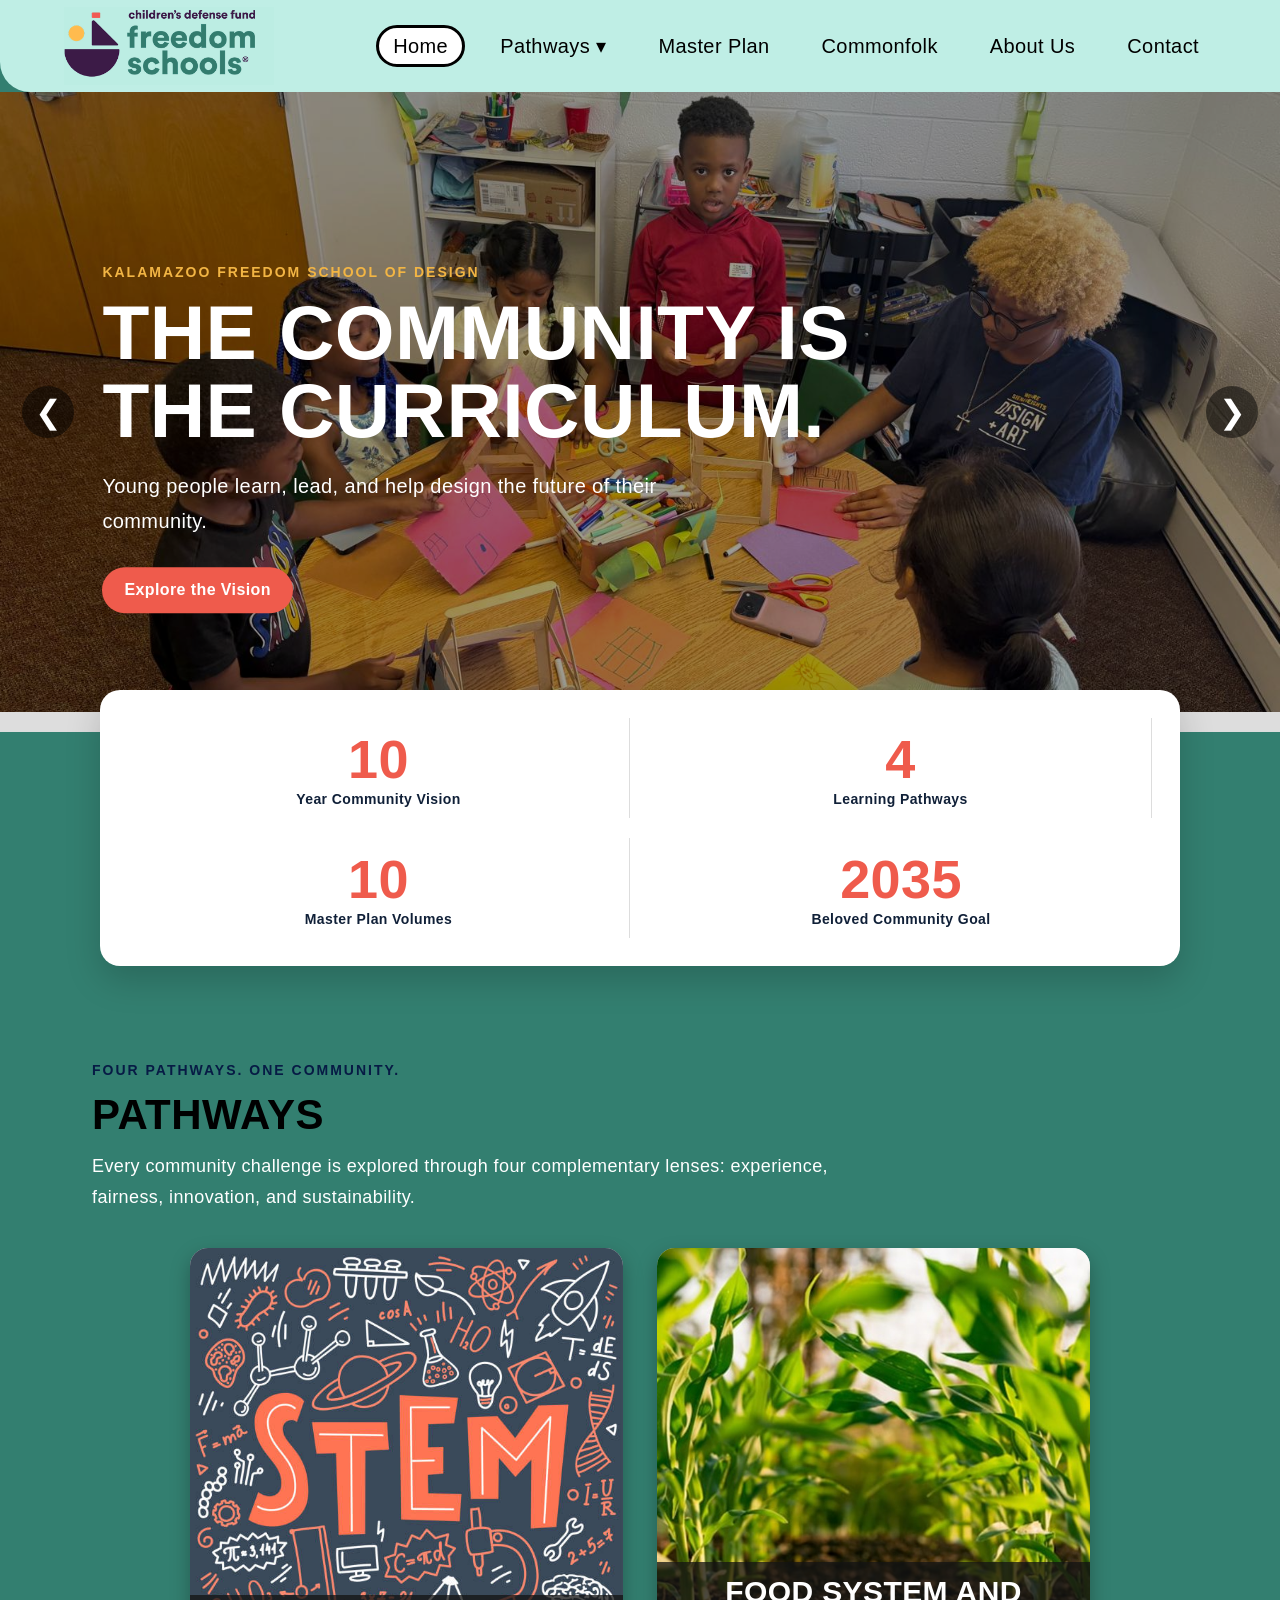
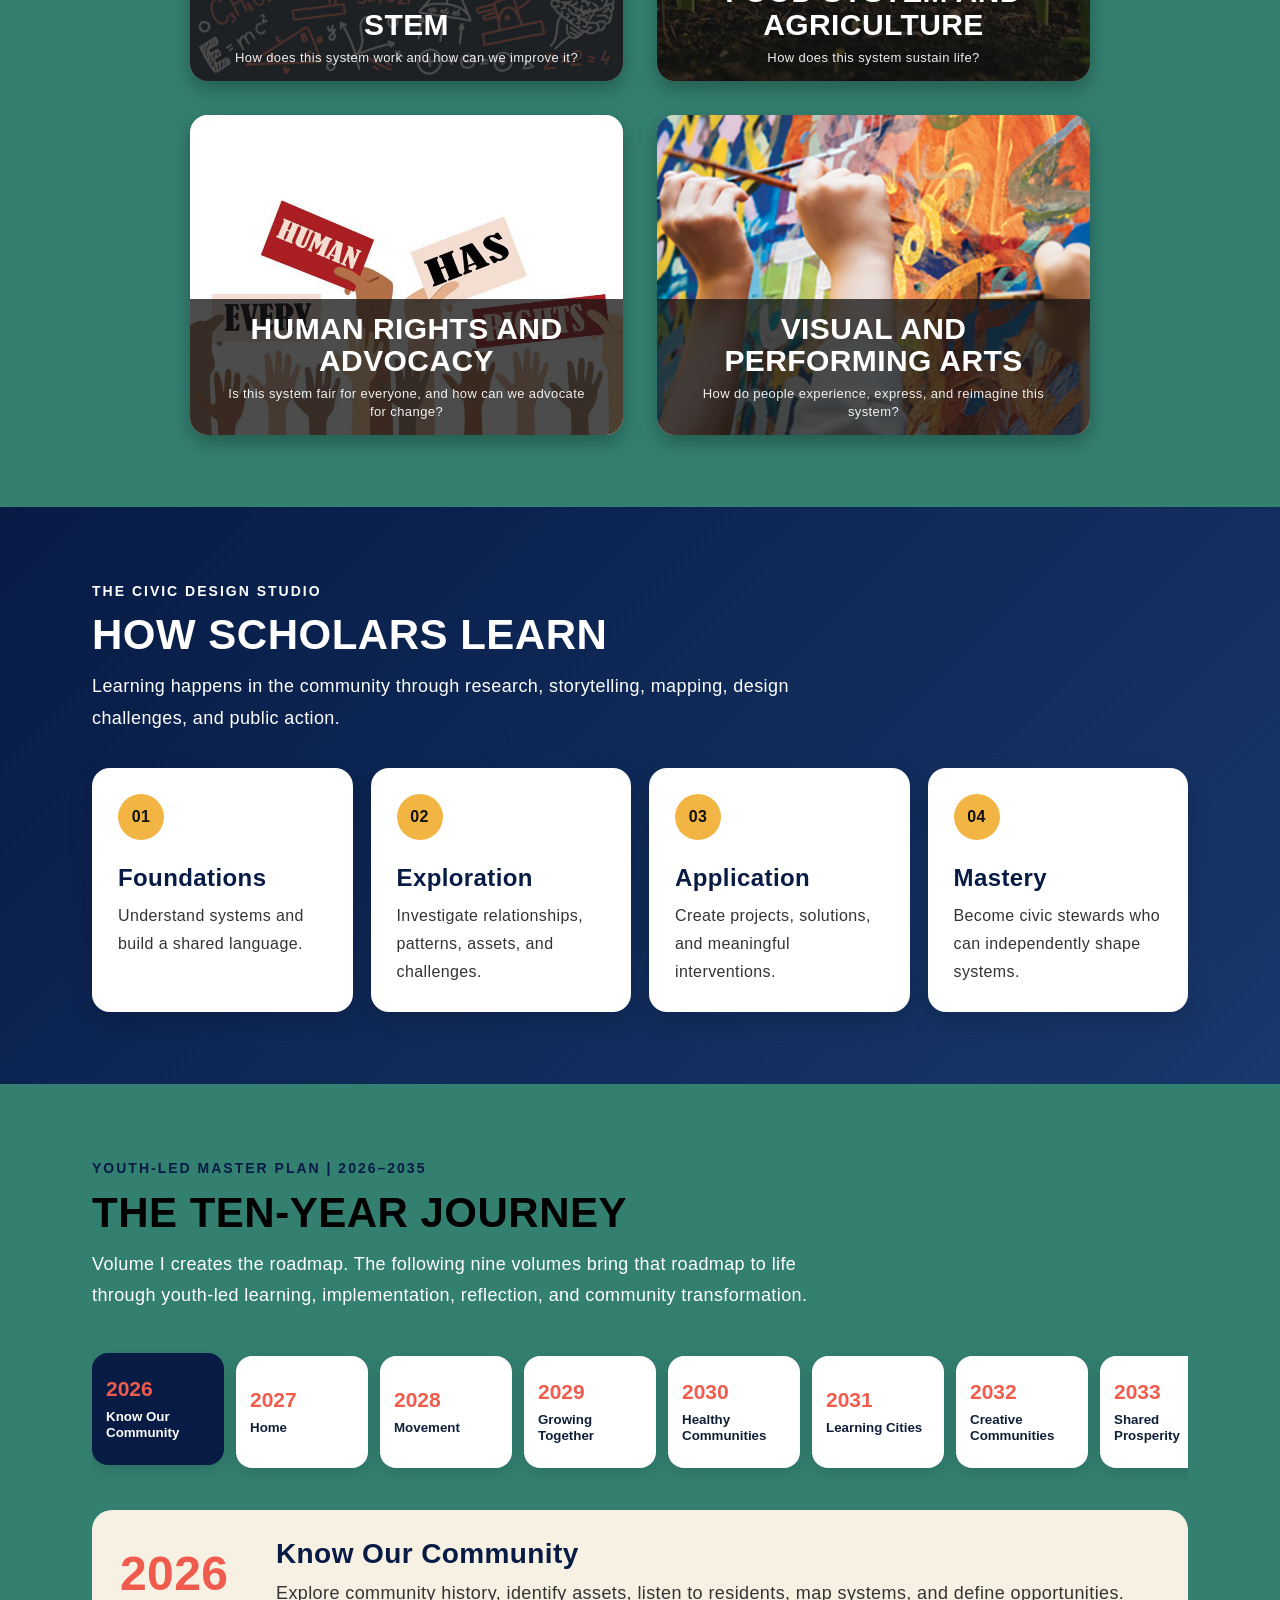
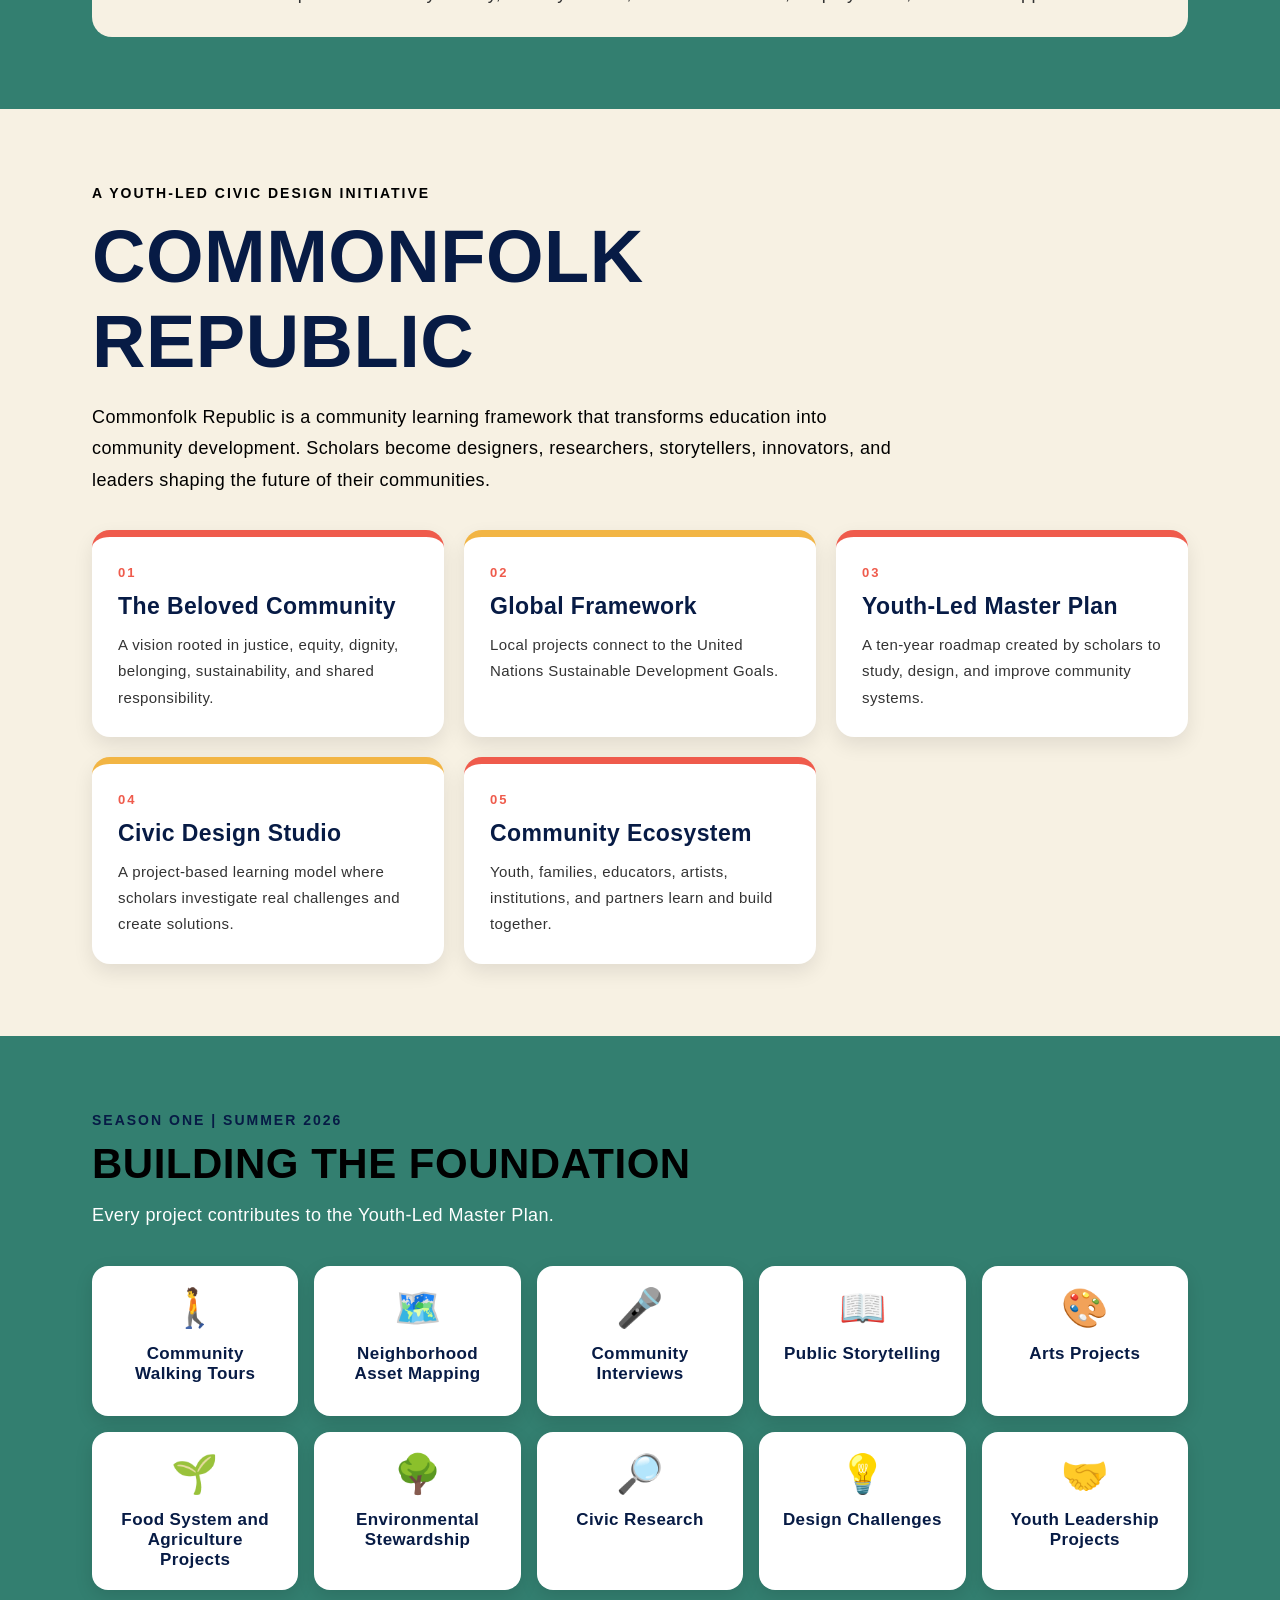
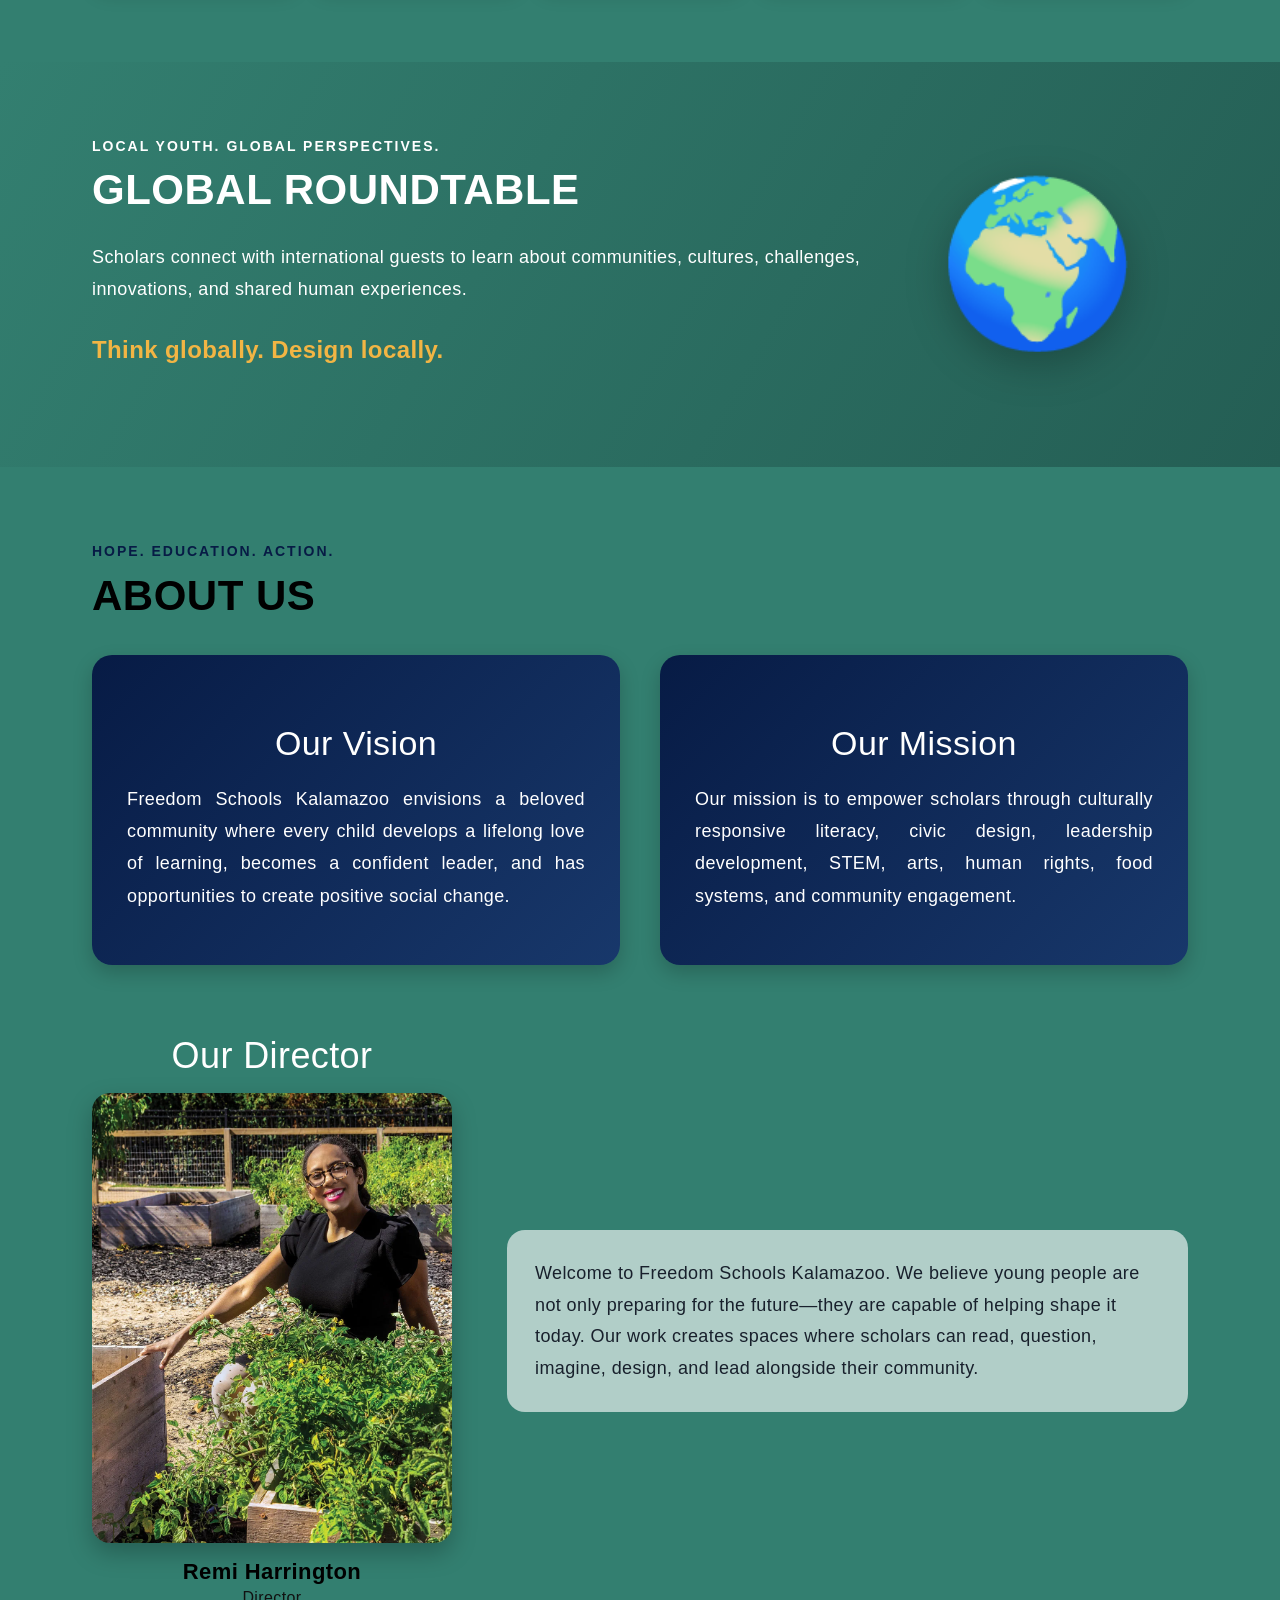
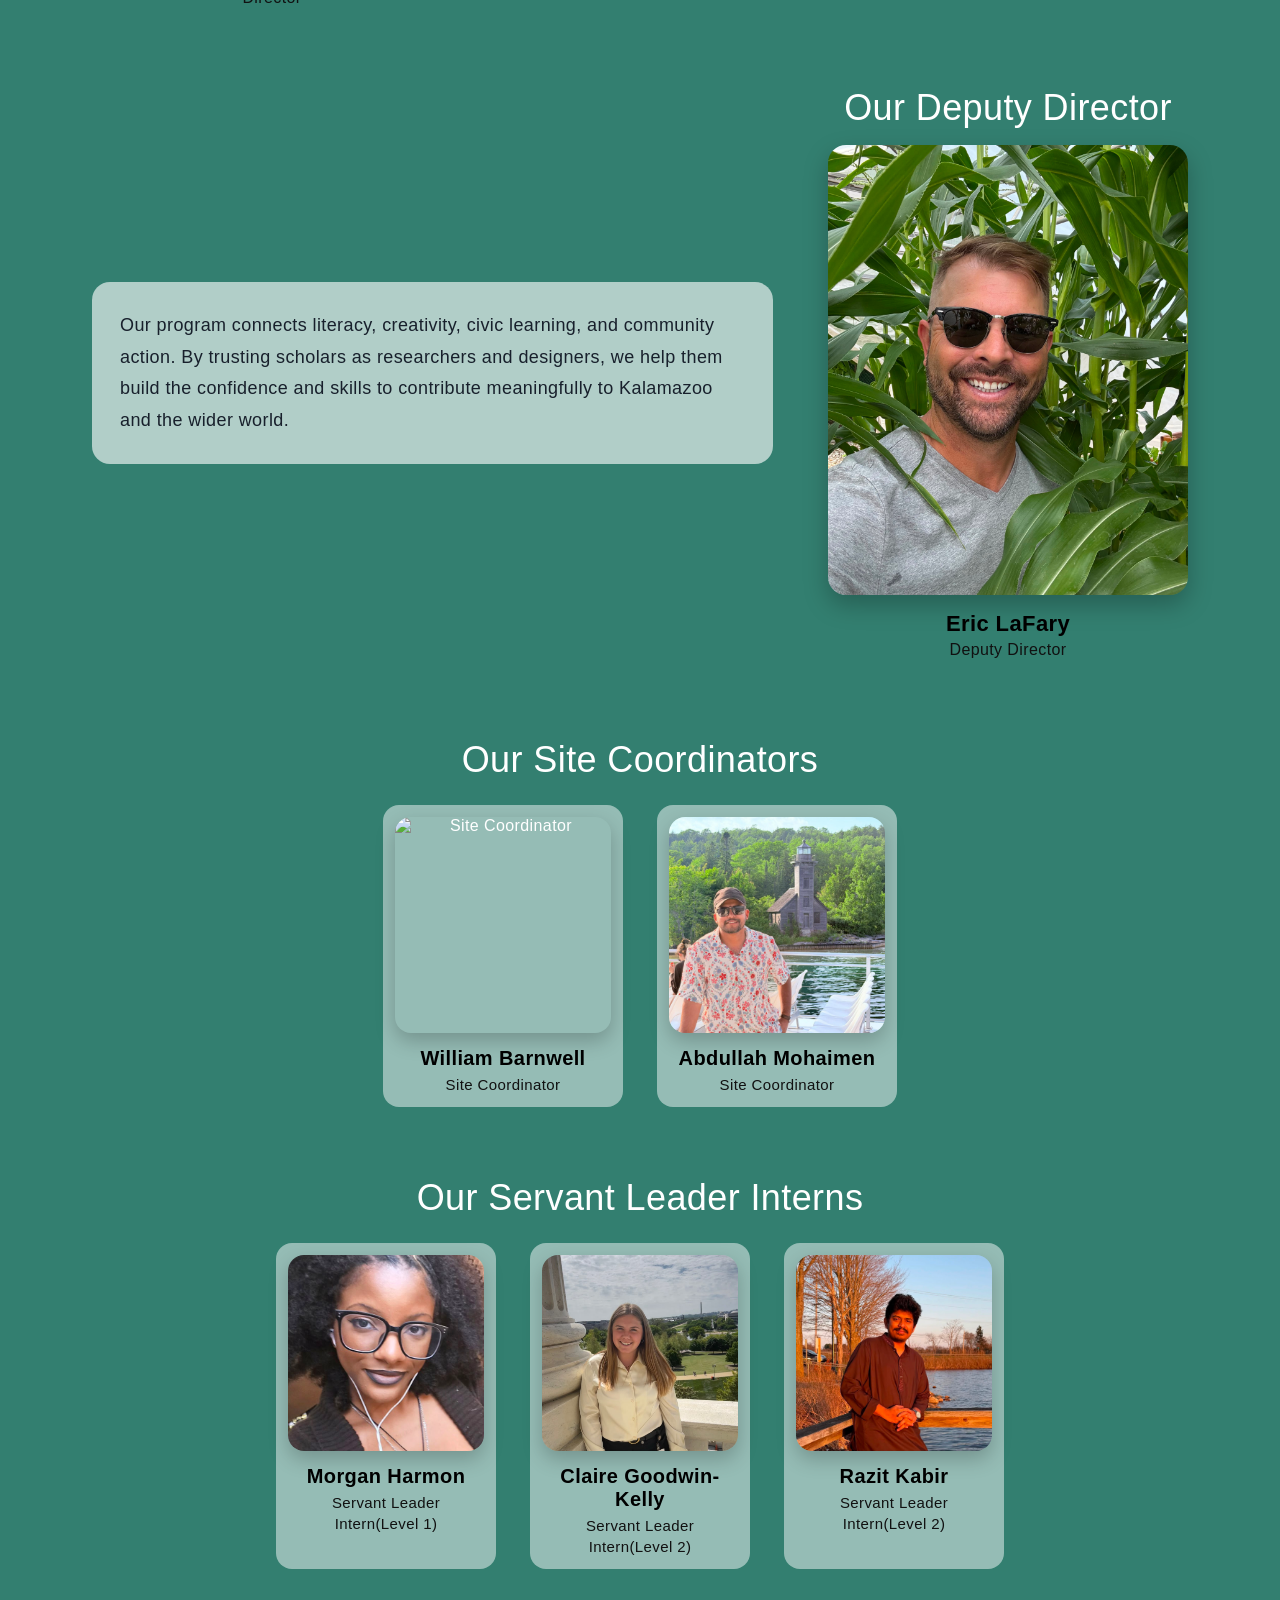
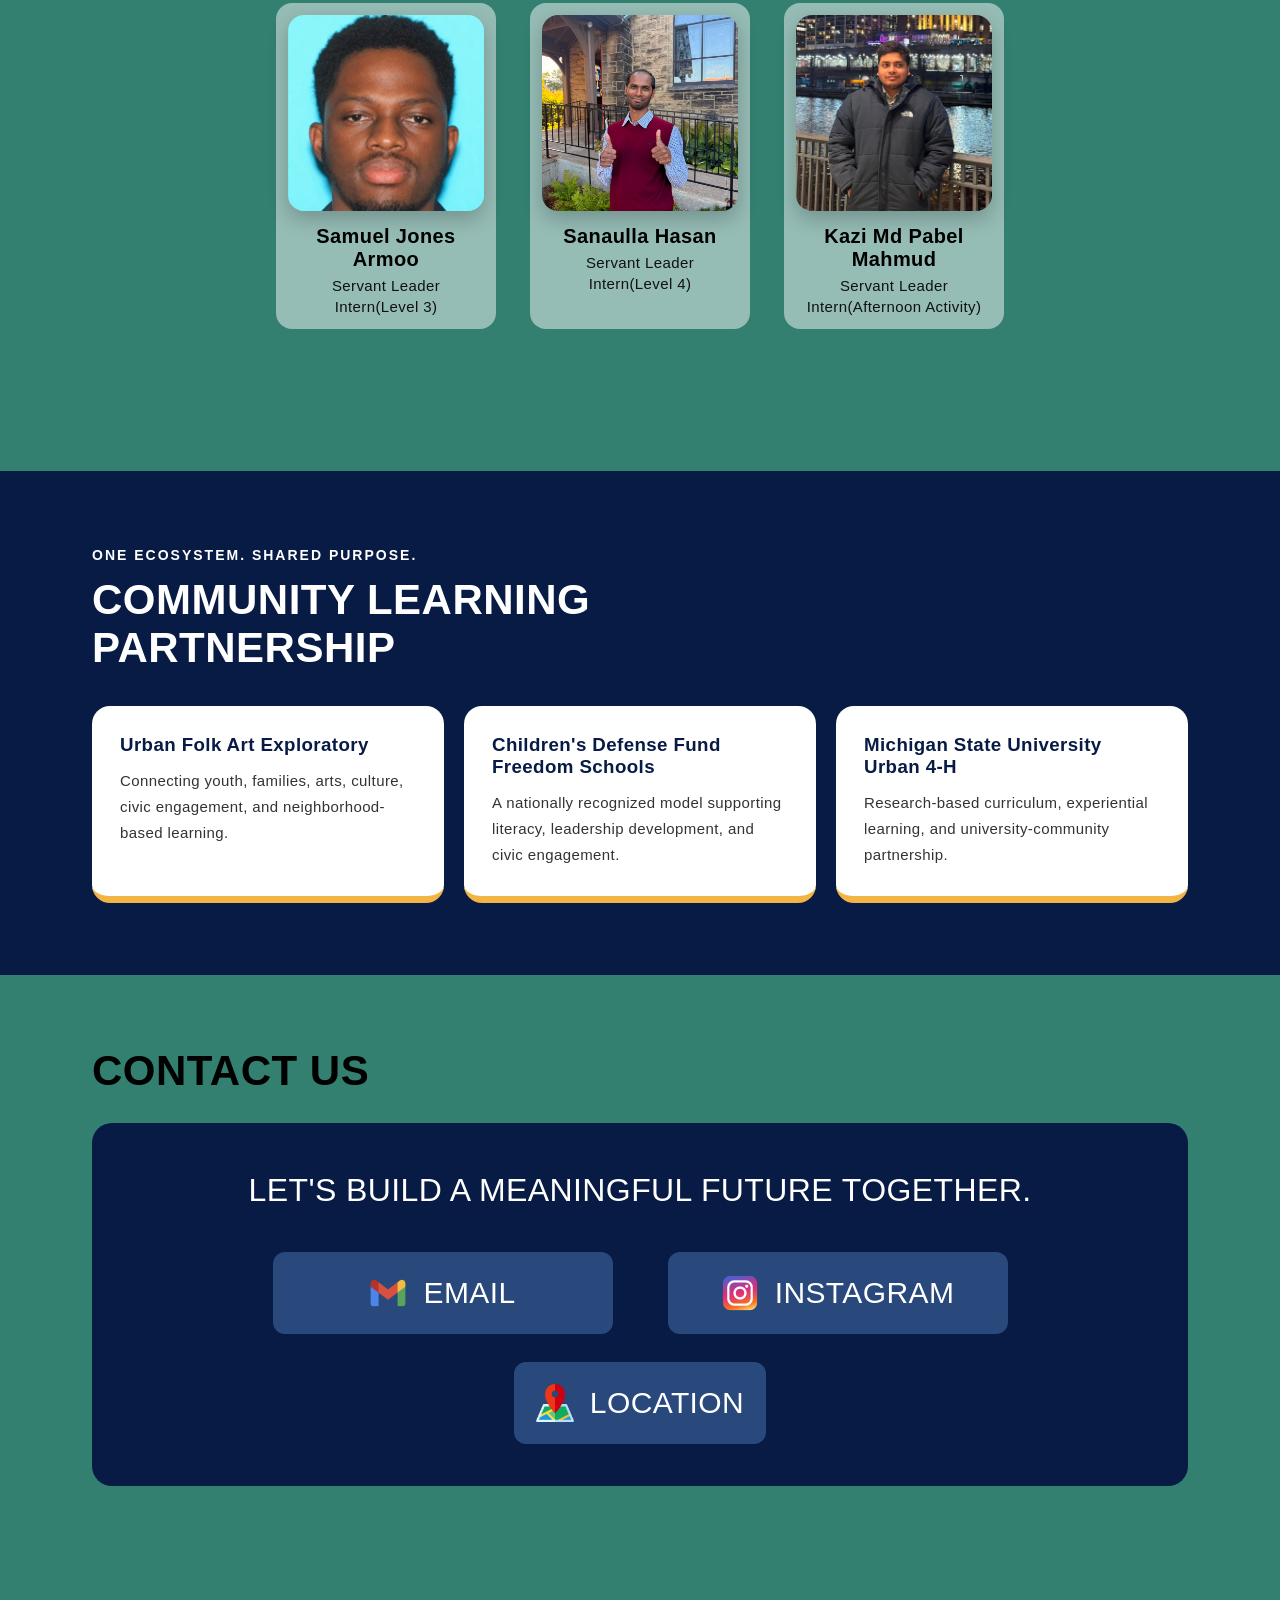
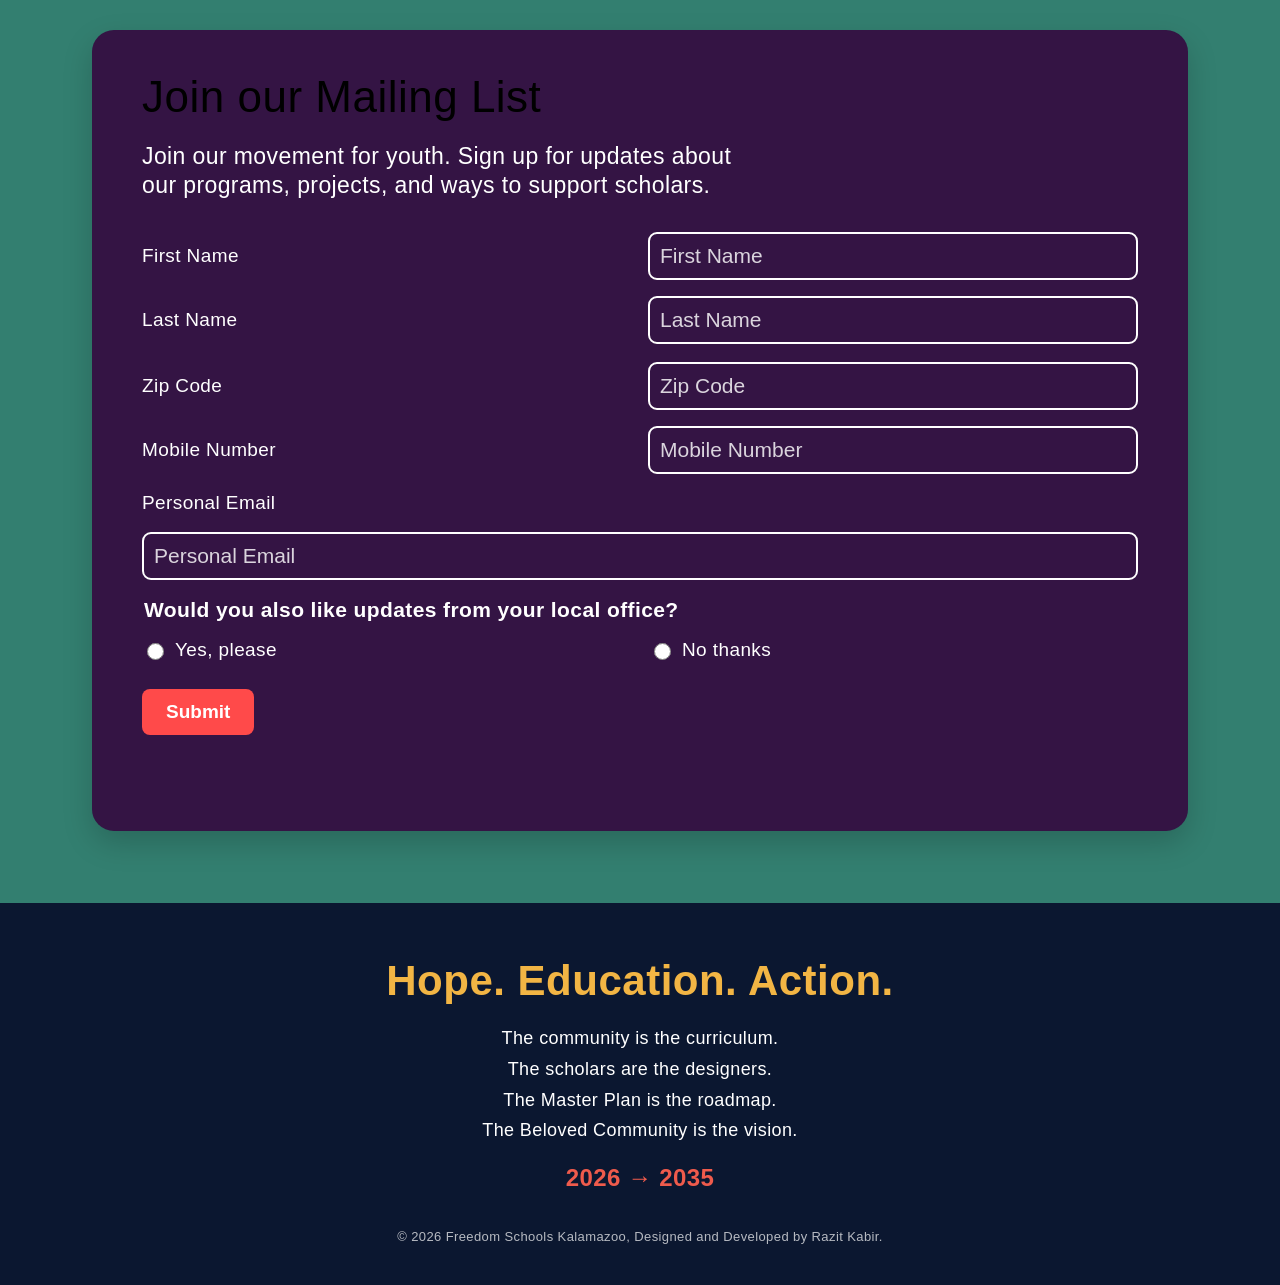
==== commit 3585ba56: "index.html" ====
--- a/index.html
+++ b/index.html
@@ -107,7 +107,7 @@
 <section class="vision-mission"><div class="vm-card"><h3>Our Vision</h3><p>Freedom Schools Kalamazoo envisions a beloved community where every child develops a lifelong love of learning, becomes a confident leader, and has opportunities to create positive social change.</p></div><div class="vm-card"><h3>Our Mission</h3><p>Our mission is to empower scholars through culturally responsive literacy, civic design, leadership development, STEM, arts, human rights, food systems, and community engagement.</p></div></section>
 <article class="leader-profile director-profile"><div class="leader-photo-card"><h3>Our Director</h3><img alt="Director of Freedom Schools Kalamazoo" src="director.webp"/><h4>Remi Harrington</h4><span>Director</span></div><div class="leader-message"><p>Welcome to Freedom Schools Kalamazoo. We believe young people are not only preparing for the future—they are capable of helping shape it today. Our work creates spaces where scholars can read, question, imagine, design, and lead alongside their community.</p></div></article>
 <article class="leader-profile co-director-profile"><div class="leader-message"><p>Our program connects literacy, creativity, civic learning, and community action. By trusting scholars as researchers and designers, we help them build the confidence and skills to contribute meaningfully to Kalamazoo and the wider world.</p></div><div class="leader-photo-card"><h3>Our Deputy Director</h3><img alt="Co-Director of Freedom Schools Kalamazoo" src="co-director.jpeg"/><h4>Eric LaFary</h4><span>Deputy Director</span></div></article>
-<h3 class="center-title">Our Site Coordinators</h3><div class="team-grid coordinators-grid"><article class="team-card"><img alt="Site Coordinator" src="site-coordinator-1.jpg"/><h4>William Barnwell</h4><p>Site Coordinator</p></article><article class="team-card"><img alt="Site Coordinator" src="site-coordinator-2.jpeg"/><h4>Abdullah Mohaimen</h4><p>Site Coordinator</p></article></div>
+<h3 class="center-title">Our Site Coordinators</h3><div class="team-grid coordinators-grid"><article class="team-card"><img alt="Site Coordinator" src="site-coordinator-1.jpeg"/><h4>William Barnwell</h4><p>Site Coordinator</p></article><article class="team-card"><img alt="Site Coordinator" src="site-coordinator-2.jpeg"/><h4>Abdullah Mohaimen</h4><p>Site Coordinator</p></article></div>
 <h3 class="center-title">Our Servant Leader Interns</h3><div class="team-grid sli-grid"><article class="team-card"><img alt="Servant Leader Intern" src="sli-1.jpeg"/><h4>Morgan Harmon</h4><p>Servant Leader Intern(Level 1)</p></article><article class="team-card"><img alt="Servant Leader Intern" src="sli-2.jpeg"/><h4>Claire Goodwin-Kelly</h4><p>Servant Leader Intern(Level 2)</p></article><article class="team-card"><img alt="Servant Leader Intern" src="sli-3.jpeg"/><h4>Razit Kabir</h4><p>Servant Leader Intern(Level 2)</p></article><article class="team-card"><img alt="Servant Leader Intern" src="sli-4.jpeg"/><h4>Samuel Jones Armoo</h4><p>Servant Leader Intern(Level 3)</p></article><article class="team-card"><img alt="Servant Leader Intern" src="sli-5.jpeg"/><h4>Sanaulla Hasan</h4><p>Servant Leader Intern(Level 4)</p></article><article class="team-card"><img alt="Servant Leader Intern" src="sli-6.jpeg"/><h4>Kazi Md Pabel Mahmud</h4><p>Servant Leader Intern(Afternoon Activity)</p></article></div>
 </section>
 <section class="partners-section" id="partners"><div class="content-section"><div class="section-intro light"><p class="eyebrow">One Ecosystem. Shared Purpose.</p><h2>COMMUNITY LEARNING PARTNERSHIP</h2></div><div class="partner-grid"><article><h3>Urban Folk Art Exploratory</h3><p>Connecting youth, families, arts, culture, civic engagement, and neighborhood-based learning.</p></article><article><h3>Children's Defense Fund Freedom Schools</h3><p>A nationally recognized model supporting literacy, leadership development, and civic engagement.</p></article><article><h3>Michigan State University Urban 4-H</h3><p>Research-based curriculum, experiential learning, and university-community partnership.</p></article></div></div></section>
